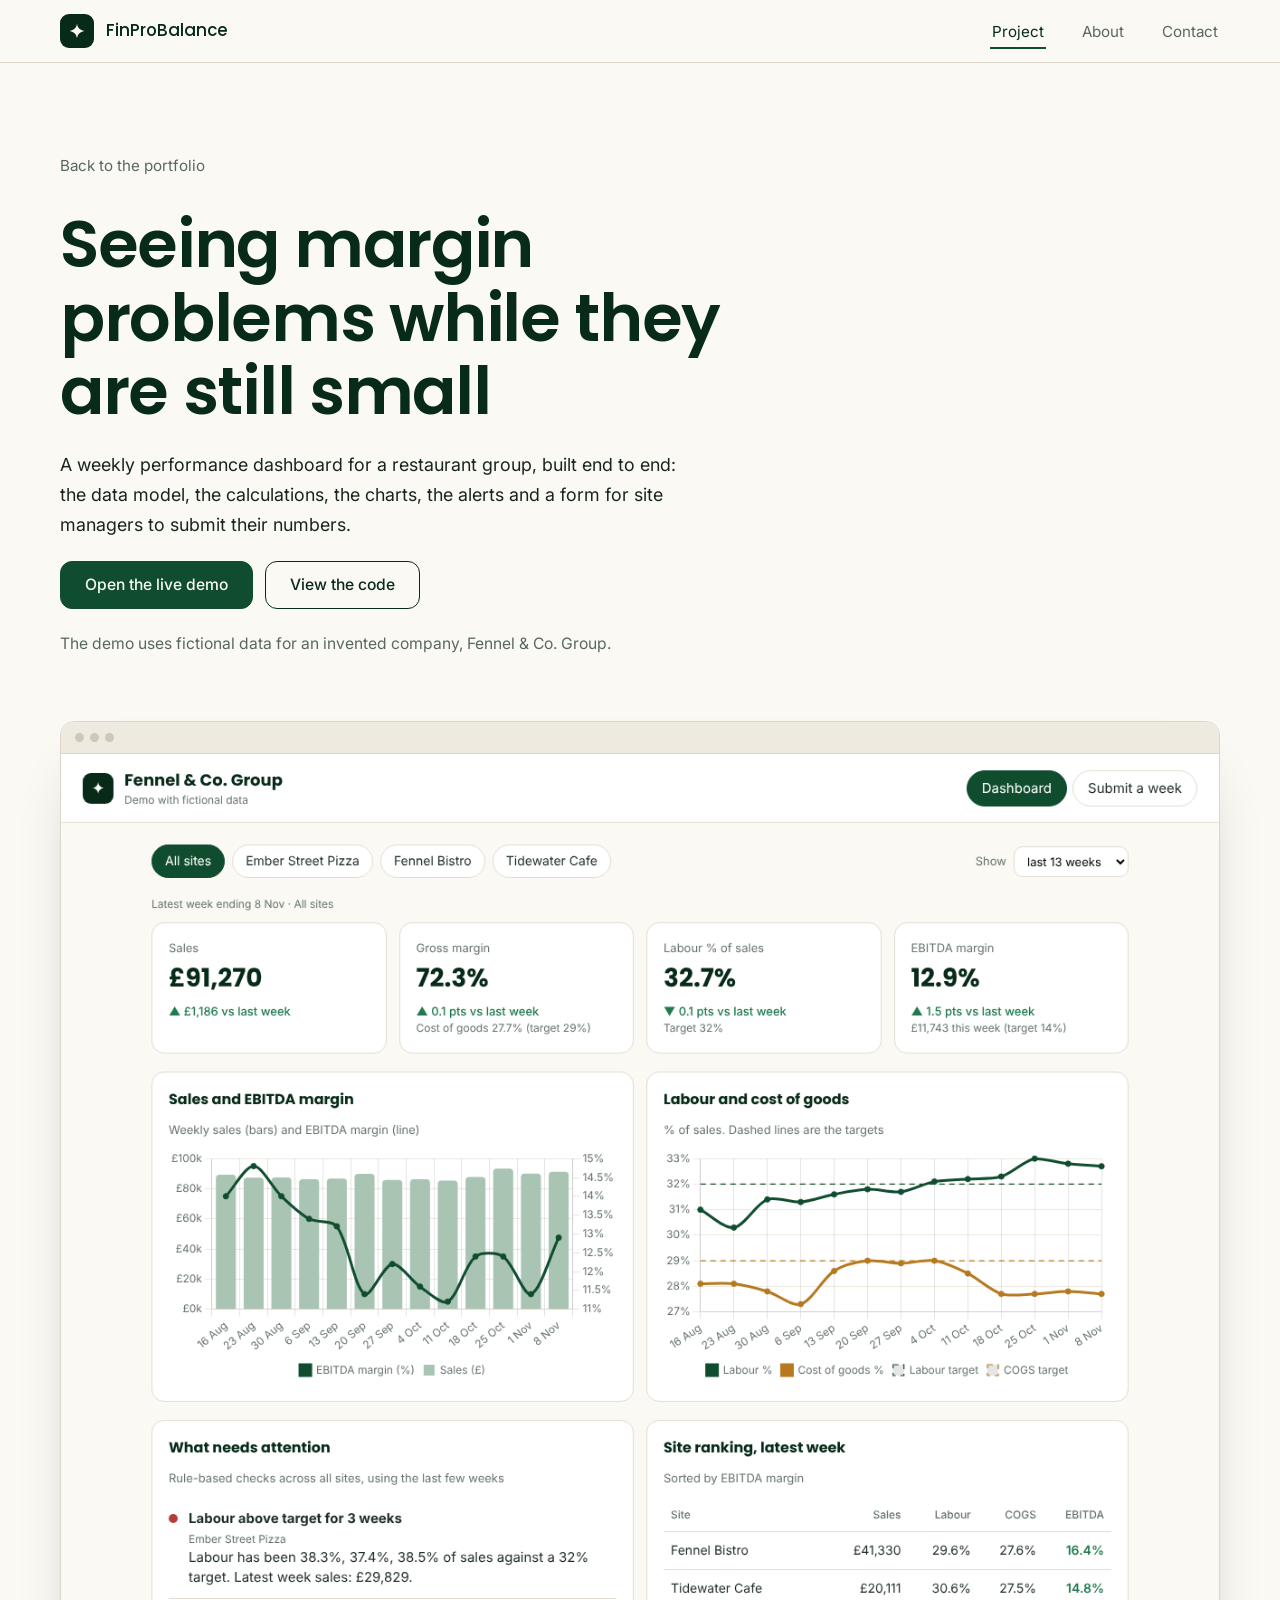
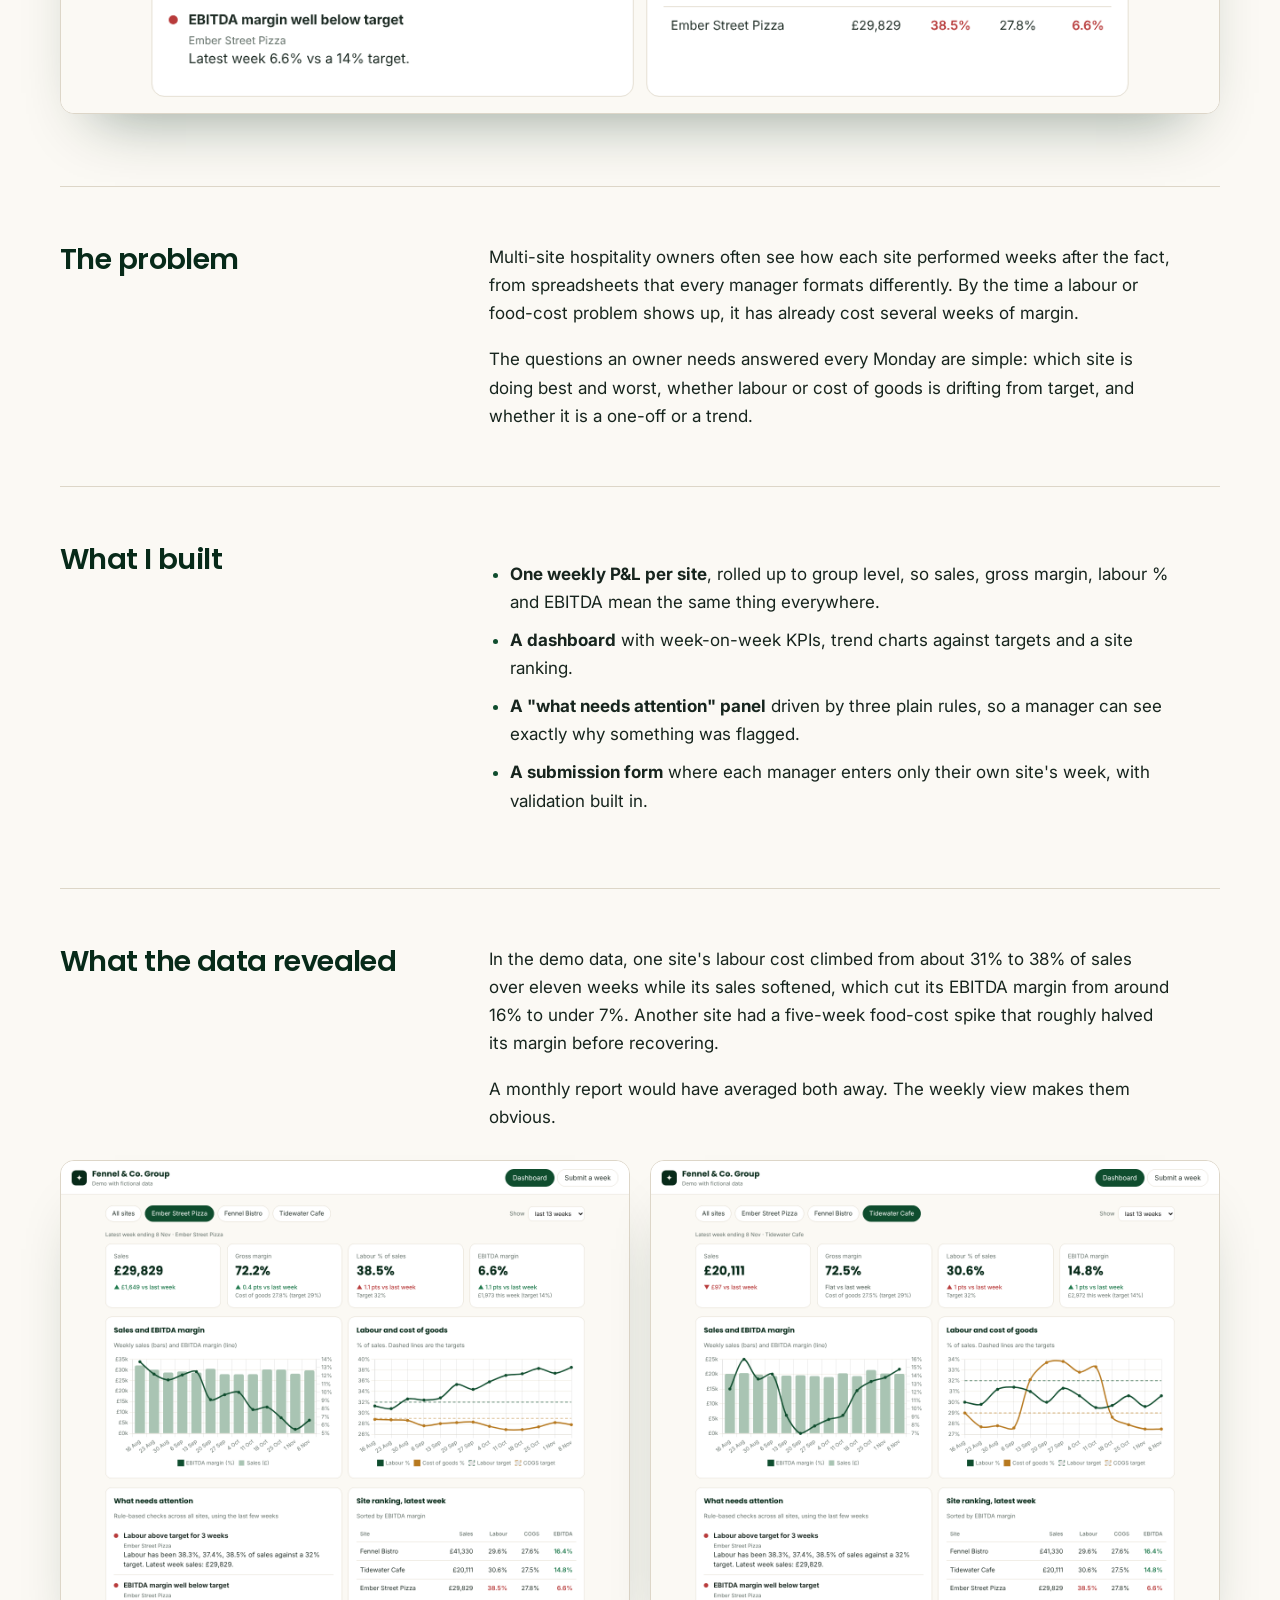
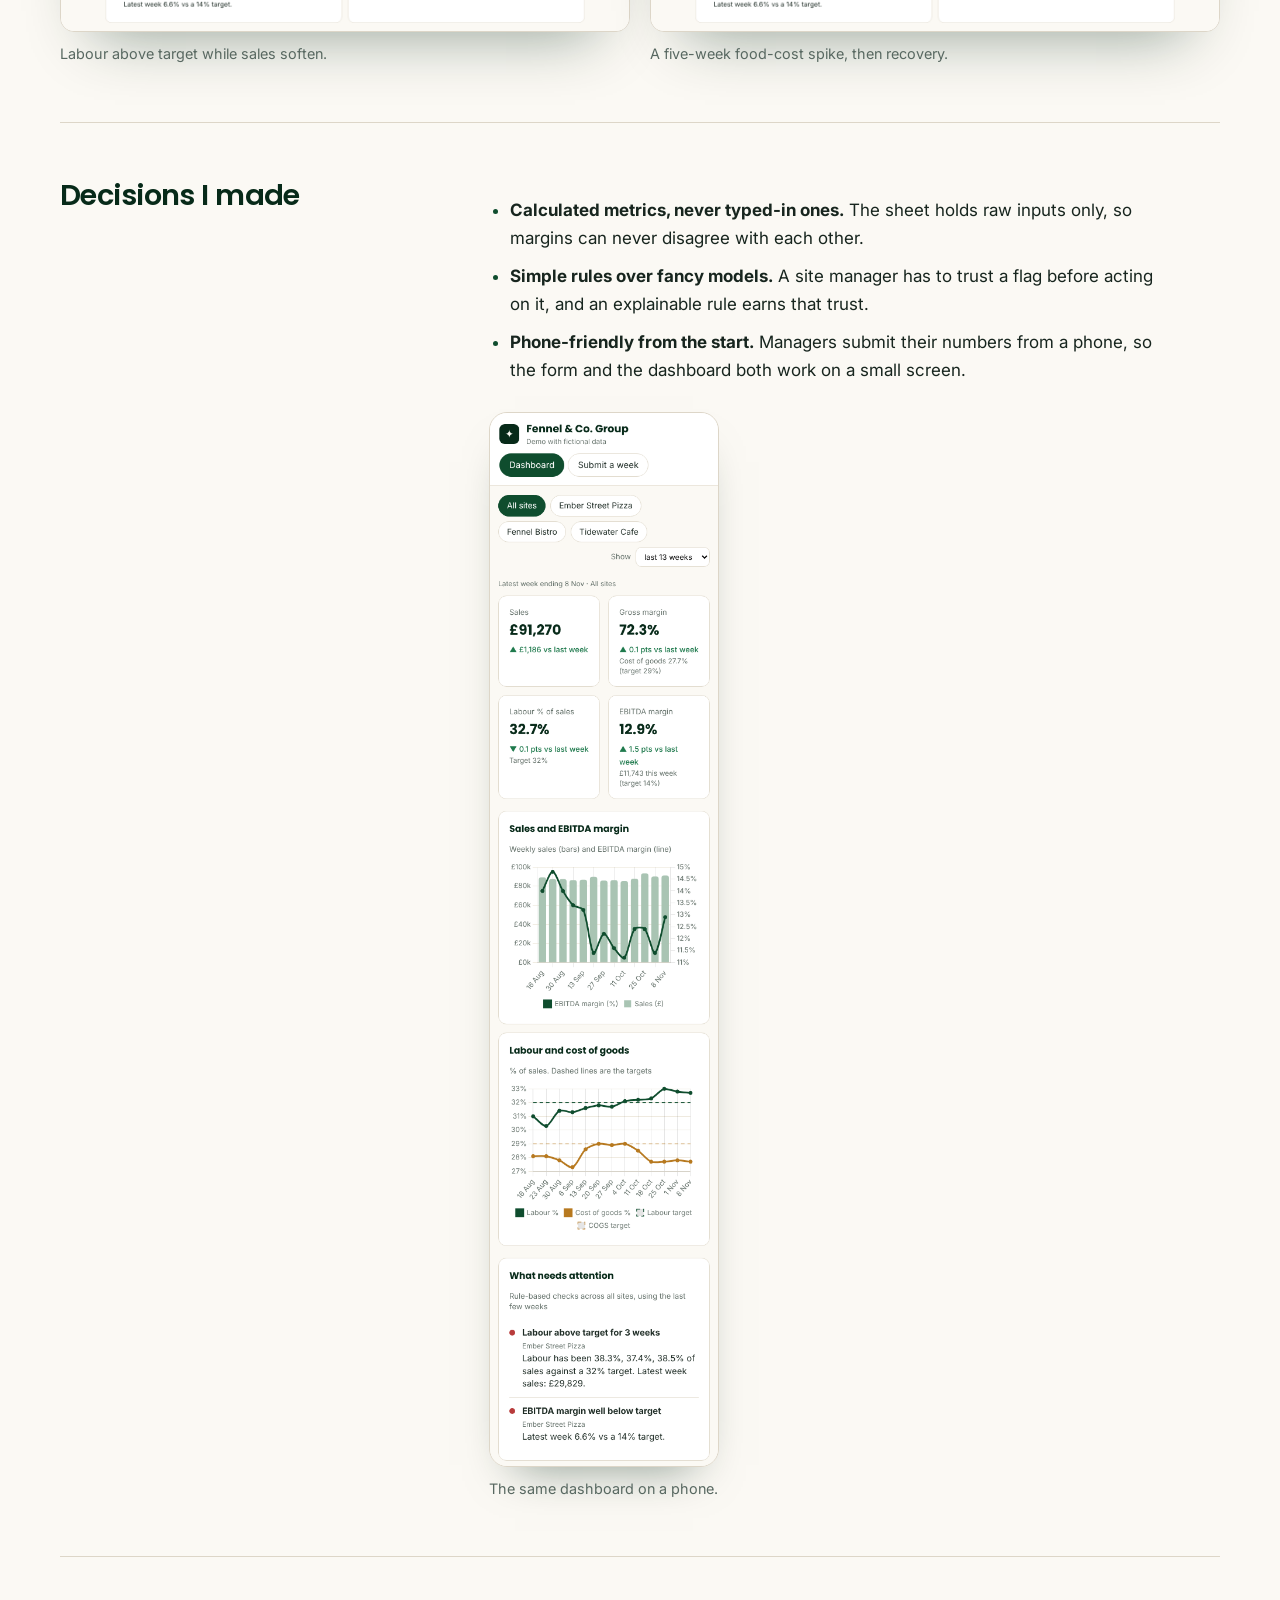
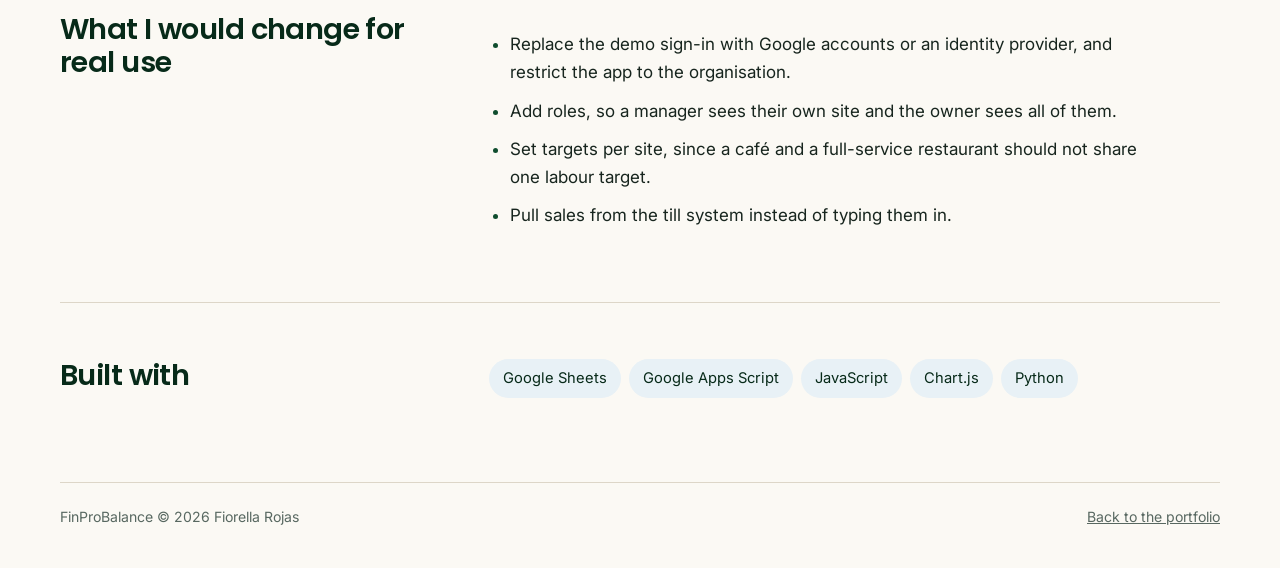
==== project-pnl-dashboard.html @ c5aebb42 "Add files via upload" ====
<!DOCTYPE html>
<html lang="en">
<head>
  <meta charset="utf-8">
  <meta name="viewport" content="width=device-width, initial-scale=1">
  <title>Weekly P&amp;L dashboard for multi-site restaurants | FinProBalance</title>
  <meta name="description" content="Case study: an end-to-end weekly performance dashboard for a restaurant group, with KPIs, rule-based alerts and a manager submission form. Built with Google Sheets and Apps Script.">
  <meta property="og:title" content="Weekly P&L dashboard for multi-site restaurants">
  <meta property="og:description" content="Seeing margin problems while they are still small. Live demo and open code.">
  <meta property="og:type" content="article">
  <meta property="og:image" content="assets/overview.png">
  <link rel="icon" href="data:image/svg+xml,%3Csvg xmlns='http://www.w3.org/2000/svg' viewBox='0 0 32 32'%3E%3Crect width='32' height='32' rx='8' fill='%23072a19'/%3E%3Cpath d='M16 5c.9 6.2 4.8 10.1 11 11-6.2.9-10.1 4.8-11 11-.9-6.2-4.8-10.1-11-11 6.2-.9 10.1-4.8 11-11z' fill='%23fbf9f4'/%3E%3C/svg%3E">
  <link rel="preconnect" href="https://fonts.googleapis.com">
  <link rel="preconnect" href="https://fonts.gstatic.com" crossorigin>
  <link href="https://fonts.googleapis.com/css2?family=Inter:wght@400;500&family=Poppins:wght@500;600&display=swap" rel="stylesheet">
  <link rel="stylesheet" href="styles.css">
</head>
<body>
  <a class="skip" href="#main">Skip to content</a>

  <header class="nav">
    <div class="wrap nav-inner">
      <a class="brand" href="index.html">
        <span class="brand-mark" aria-hidden="true"><svg viewBox="0 0 32 32"><path d="M16 3c1 7 5 11 13 13-8 2-12 6-13 13-1-7-5-11-13-13 8-2 12-6 13-13z"/></svg></span>
        FinProBalance
      </a>
      <nav aria-label="Main">
        <ul>
          <li><a href="index.html#project" aria-current="page">Project</a></li>
          <li><a href="index.html#about">About</a></li>
          <li><a href="index.html#contact">Contact</a></li>
        </ul>
      </nav>
    </div>
  </header>

  <main id="main">
    <section class="cs-hero">
      <div class="wrap">
        <a class="back" href="index.html">Back to the portfolio</a>
        <h1>Seeing margin problems while they are still small</h1>
        <p class="lede">A weekly performance dashboard for a restaurant group, built end to end: the data model, the calculations, the charts, the alerts and a form for site managers to submit their numbers.</p>
        <div class="actions">
          <a class="btn" href="https://script.google.com/macros/s/AKfycbyMzc75dI4BYynJJ15PxKmyhxITidL7y9AXTfSFqJVM9LGJr3X8PoR0-Zb_wiZFMH_8AQ/exec" target="_blank" rel="noopener">Open the live demo</a>
          <a class="btn ghost" href="https://github.com/FiorellaEmperatriz/restaurant-pnl-dashboard" target="_blank" rel="noopener">View the code</a>
        </div>
        <p class="who">The demo uses fictional data for an invented company, Fennel &amp; Co. Group.</p>
      </div>
    </section>

    <div class="wrap">
      <figure class="cs-shot">
        <div class="frame">
          <div class="frame-bar" aria-hidden="true"><i></i><i></i><i></i></div>
          <img src="assets/overview.png" width="1280" height="1060" alt="The dashboard overview for all three sites: sales, gross margin, labour and EBITDA, with trend charts and a ranking.">
        </div>
      </figure>

      <section class="cs-section" aria-labelledby="problem">
        <div class="cs-grid">
          <h2 id="problem">The problem</h2>
          <div class="cs-body">
            <p>Multi-site hospitality owners often see how each site performed weeks after the fact, from spreadsheets that every manager formats differently. By the time a labour or food-cost problem shows up, it has already cost several weeks of margin.</p>
            <p>The questions an owner needs answered every Monday are simple: which site is doing best and worst, whether labour or cost of goods is drifting from target, and whether it is a one-off or a trend.</p>
          </div>
        </div>
      </section>

      <section class="cs-section" aria-labelledby="built">
        <div class="cs-grid">
          <h2 id="built">What I built</h2>
          <div class="cs-body">
            <ul>
              <li><strong>One weekly P&amp;L per site</strong>, rolled up to group level, so sales, gross margin, labour % and EBITDA mean the same thing everywhere.</li>
              <li><strong>A dashboard</strong> with week-on-week KPIs, trend charts against targets and a site ranking.</li>
              <li><strong>A "what needs attention" panel</strong> driven by three plain rules, so a manager can see exactly why something was flagged.</li>
              <li><strong>A submission form</strong> where each manager enters only their own site's week, with validation built in.</li>
            </ul>
          </div>
        </div>
      </section>

      <section class="cs-section" aria-labelledby="found">
        <div class="cs-grid">
          <h2 id="found">What the data revealed</h2>
          <div class="cs-body">
            <p>In the demo data, one site's labour cost climbed from about 31% to 38% of sales over eleven weeks while its sales softened, which cut its EBITDA margin from around 16% to under 7%. Another site had a five-week food-cost spike that roughly halved its margin before recovering.</p>
            <p>A monthly report would have averaged both away. The weekly view makes them obvious.</p>
          </div>
        </div>
        <div class="pair">
          <figure>
            <div class="frame"><img src="assets/ember-street.png" width="1280" height="1060" loading="lazy" alt="Labour cost rising above target at one site."></div>
            <figcaption>Labour above target while sales soften.</figcaption>
          </figure>
          <figure>
            <div class="frame"><img src="assets/tidewater.png" width="1280" height="1060" loading="lazy" alt="A five-week spike in cost of goods at another site."></div>
            <figcaption>A five-week food-cost spike, then recovery.</figcaption>
          </figure>
        </div>
      </section>

      <section class="cs-section" aria-labelledby="decisions">
        <div class="cs-grid">
          <h2 id="decisions">Decisions I made</h2>
          <div class="cs-body">
            <ul>
              <li><strong>Calculated metrics, never typed-in ones.</strong> The sheet holds raw inputs only, so margins can never disagree with each other.</li>
              <li><strong>Simple rules over fancy models.</strong> A site manager has to trust a flag before acting on it, and an explainable rule earns that trust.</li>
              <li><strong>Phone-friendly from the start.</strong> Managers submit their numbers from a phone, so the form and the dashboard both work on a small screen.</li>
            </ul>
            <figure class="phone-shot">
              <img src="assets/mobile.png" width="390" height="1800" loading="lazy" alt="The dashboard on a phone screen.">
              <figcaption>The same dashboard on a phone.</figcaption>
            </figure>
          </div>
        </div>
      </section>

      <section class="cs-section" aria-labelledby="limits">
        <div class="cs-grid">
          <h2 id="limits">What I would change for real use</h2>
          <div class="cs-body">
            <ul>
              <li>Replace the demo sign-in with Google accounts or an identity provider, and restrict the app to the organisation.</li>
              <li>Add roles, so a manager sees their own site and the owner sees all of them.</li>
              <li>Set targets per site, since a café and a full-service restaurant should not share one labour target.</li>
              <li>Pull sales from the till system instead of typing them in.</li>
            </ul>
          </div>
        </div>
      </section>

      <section class="cs-section" aria-labelledby="stack">
        <div class="cs-grid">
          <h2 id="stack">Built with</h2>
          <div class="cs-body">
            <ul class="chips">
              <li>Google Sheets</li>
              <li>Google Apps Script</li>
              <li>JavaScript</li>
              <li>Chart.js</li>
              <li>Python</li>
            </ul>
          </div>
        </div>
      </section>
    </div>
  </main>

  <footer class="foot">
    <div class="wrap foot-inner">
      <span>FinProBalance &copy; 2026 Fiorella Rojas</span>
      <a href="index.html">Back to the portfolio</a>
    </div>
  </footer>
</body>
</html>
---- styles.css ----
/* FinProBalance portfolio. Palette and type follow the brand: forest green, cream, Poppins + Inter. */

:root {
  --forest: #0f4d2e;
  --forest-deep: #072a19;
  --cream: #fbf9f4;
  --sand: #efeae0;
  --mist: #e8f1f6;
  --ink: #17251e;
  --muted: #586861;
  --rule: #ddd6c8;
  --rule-on-dark: rgba(251, 249, 244, 0.22);
  --flag: #b83b3b;
  --measure: 62ch;
  --gutter: clamp(20px, 5vw, 56px);
}

* { box-sizing: border-box; }
html { scroll-behavior: smooth; }

body {
  margin: 0;
  background: var(--cream);
  color: var(--ink);
  font-family: 'Inter', system-ui, -apple-system, 'Segoe UI', sans-serif;
  font-size: 17px;
  line-height: 1.65;
  -webkit-font-smoothing: antialiased;
}

img { max-width: 100%; height: auto; display: block; }
a { color: inherit; }

h1, h2, h3 {
  font-family: 'Poppins', 'Inter', sans-serif;
  font-weight: 600;
  color: var(--forest-deep);
  line-height: 1.12;
  letter-spacing: -0.02em;
  margin: 0;
}
h1 { font-size: clamp(2.4rem, 5.4vw, 4.1rem); }
h2 { font-size: clamp(1.7rem, 3.2vw, 2.5rem); }
h3 { font-size: 1.2rem; letter-spacing: -0.01em; }
p { margin: 0; }

:focus-visible { outline: 3px solid var(--forest); outline-offset: 3px; border-radius: 4px; }
.on-dark :focus-visible { outline-color: var(--cream); }

.skip {
  position: absolute; left: -999px; top: 8px;
  background: var(--forest); color: var(--cream); padding: 10px 16px; border-radius: 8px; z-index: 50;
}
.skip:focus { left: 8px; }

.wrap { width: min(1160px, 100% - 2 * var(--gutter)); margin-inline: auto; }

/* ------------------------------------------------------------- nav -- */
.nav {
  position: sticky; top: 0; z-index: 20;
  background: rgba(251, 249, 244, 0.92);
  backdrop-filter: blur(10px);
  border-bottom: 1px solid var(--rule);
}
.nav-inner { display: flex; align-items: center; justify-content: space-between; gap: 16px; padding: 14px 0; }
.brand { display: flex; align-items: center; gap: 12px; text-decoration: none; font-family: 'Poppins', sans-serif; font-weight: 500; font-size: 1.05rem; color: var(--forest-deep); }
.brand-mark { width: 34px; height: 34px; border-radius: 9px; background: var(--forest-deep); display: grid; place-items: center; }
.brand-mark svg { width: 18px; height: 18px; fill: var(--cream); }
.nav ul { list-style: none; display: flex; gap: clamp(14px, 3vw, 34px); margin: 0; padding: 0; }
.nav ul a { text-decoration: none; font-size: 0.95rem; color: var(--muted); padding: 6px 2px; border-bottom: 2px solid transparent; transition: color .15s, border-color .15s; }
.nav ul a:hover, .nav ul a[aria-current="page"] { color: var(--forest-deep); border-color: var(--forest); }

/* --------------------------------------------------------- buttons -- */
.btn {
  display: inline-block; text-decoration: none; cursor: pointer;
  font: 500 0.98rem/1 'Inter', sans-serif;
  padding: 15px 24px; border-radius: 12px;
  background: var(--forest); color: var(--cream);
  border: 1.5px solid var(--forest);
  transition: background .15s, color .15s, border-color .15s;
}
.btn:hover { background: var(--forest-deep); border-color: var(--forest-deep); }
.btn.ghost { background: transparent; color: var(--forest-deep); border-color: var(--forest-deep); }
.btn.ghost:hover { background: var(--forest-deep); color: var(--cream); }
.on-dark .btn { background: var(--cream); color: var(--forest-deep); border-color: var(--cream); }
.on-dark .btn:hover { background: var(--mist); border-color: var(--mist); }
.on-dark .btn.ghost { background: transparent; color: var(--cream); border-color: var(--cream); }
.on-dark .btn.ghost:hover { background: var(--cream); color: var(--forest-deep); }
.actions { display: flex; flex-wrap: wrap; gap: 12px; }

/* ----------------------------------------------------- browser frame -- */
.frame {
  background: #fff; border: 1px solid var(--rule); border-radius: 14px; overflow: hidden;
  box-shadow: 0 34px 60px -34px rgba(7, 42, 25, 0.45);
}
.frame-bar { display: flex; gap: 6px; padding: 11px 14px; background: var(--sand); border-bottom: 1px solid var(--rule); }
.frame-bar i { width: 9px; height: 9px; border-radius: 50%; background: #cfc8b8; display: block; }

/* ------------------------------------------------------------ hero -- */
.hero { padding: clamp(40px, 7vw, 96px) 0 clamp(56px, 8vw, 110px); }
.hero-grid { display: grid; grid-template-columns: minmax(0, 5fr) minmax(0, 7fr); gap: clamp(32px, 5vw, 72px); align-items: center; }
.hero-text > * + * { margin-top: 24px; }
.who { color: var(--muted); font-size: 0.98rem; }
.lede { font-size: 1.12rem; color: var(--ink); max-width: 46ch; }
.hero-shot { position: relative; margin: 0; }
.flag {
  position: absolute; left: -6%; bottom: -17%;
  width: min(300px, 78%);
  background: var(--cream); border: 1px solid var(--rule); border-left: 5px solid var(--flag);
  border-radius: 10px; padding: 14px 16px;
  box-shadow: 0 22px 40px -22px rgba(7, 42, 25, 0.5);
  font-size: 0.9rem; line-height: 1.45;
  animation: flag-in .7s .5s cubic-bezier(.2, .7, .2, 1) both;
}
.flag b { display: block; font-family: 'Poppins', sans-serif; font-weight: 600; color: var(--forest-deep); font-size: 0.95rem; margin-bottom: 2px; }
@keyframes flag-in { from { opacity: 0; transform: translateY(14px); } to { opacity: 1; transform: none; } }

/* ---------------------------------------------------- featured band -- */
.band { background: var(--forest-deep); color: var(--cream); padding: clamp(56px, 8vw, 110px) 0; }
.band h2, .band h3 { color: var(--cream); }
.band-grid { display: grid; grid-template-columns: minmax(0, 5fr) minmax(0, 6fr); gap: clamp(32px, 5vw, 72px); align-items: start; }
.band-text > * + * { margin-top: 24px; }
.band-text p { color: rgba(251, 249, 244, 0.86); max-width: 52ch; }
.stat { font-family: 'Poppins', sans-serif; font-weight: 600; font-size: clamp(2.6rem, 6.4vw, 4.6rem); line-height: 1; letter-spacing: -0.04em; color: var(--cream); white-space: nowrap; }
.stat-note { border-top: 1px solid var(--rule-on-dark); padding-top: 14px; margin-top: 18px; font-size: 0.95rem; }
.band-shots .frame { border-color: transparent; }
.band .btn { padding: 14px 20px; }
.fine { font-size: 0.88rem; color: rgba(251, 249, 244, 0.7); }

/* --------------------------------------------------------- sections -- */
.section { padding: clamp(56px, 8vw, 104px) 0; }
.section-head { max-width: var(--measure); margin-bottom: clamp(28px, 4vw, 48px); }
.section-head p { margin-top: 14px; color: var(--muted); }

.rows { list-style: none; margin: 0; padding: 0; border-top: 1px solid var(--rule); }
.rows li { display: grid; grid-template-columns: minmax(0, 4fr) minmax(0, 7fr); gap: clamp(12px, 4vw, 48px); padding: 24px 0; border-bottom: 1px solid var(--rule); align-items: baseline; }
.rows h3 { font-size: 1.15rem; }
.rows p { color: var(--muted); max-width: 58ch; }
.rows .tag { display: inline-block; margin-top: 6px; font-size: 0.85rem; color: var(--forest); font-weight: 500; }

.about-grid { display: grid; grid-template-columns: minmax(0, 6fr) minmax(0, 5fr); gap: clamp(32px, 6vw, 88px); align-items: start; }
.prose > * + * { margin-top: 1.1em; }
.prose { max-width: var(--measure); }
.about-aside { background: var(--mist); border-radius: 18px; padding: clamp(22px, 3vw, 34px); }
.about-aside h3 { margin-bottom: 14px; }
.about-aside ul { list-style: none; margin: 0; padding: 0; }
.about-aside li { padding: 12px 0; border-top: 1px solid rgba(15, 77, 46, 0.18); font-size: 0.98rem; }
.about-aside li:first-child { border-top: 0; padding-top: 0; }

.contact { background: var(--sand); }
.contact-inner { display: grid; grid-template-columns: minmax(0, 7fr) minmax(0, 5fr); gap: 32px; align-items: end; }
.contact p { color: var(--muted); margin-top: 14px; max-width: 48ch; }
.contact .actions { justify-content: flex-start; }

.foot { padding: 28px 0 40px; font-size: 0.88rem; color: var(--muted); }
.foot-inner { display: flex; flex-wrap: wrap; justify-content: space-between; gap: 8px 24px; border-top: 1px solid var(--rule); padding-top: 22px; }

/* ----------------------------------------------------- case study page -- */
.cs-hero { padding: clamp(40px, 7vw, 88px) 0 clamp(36px, 5vw, 64px); }
.cs-hero .wrap > * + * { margin-top: 22px; }
.cs-hero h1 { max-width: 18ch; }
.cs-hero .lede { max-width: 56ch; }
.back { display: inline-block; font-size: 0.95rem; color: var(--muted); text-decoration: none; margin-bottom: 8px; }
.back:hover { color: var(--forest-deep); text-decoration: underline; }
.cs-shot { margin: 0 0 clamp(40px, 6vw, 72px); }
.cs-section { padding: clamp(32px, 5vw, 56px) 0; border-top: 1px solid var(--rule); }
.cs-grid { display: grid; grid-template-columns: minmax(0, 4fr) minmax(0, 8fr); gap: clamp(16px, 5vw, 64px); }
.cs-grid > h2 { font-size: clamp(1.4rem, 2.4vw, 1.8rem); }
.cs-body > * + * { margin-top: 1.1em; }
.cs-body { max-width: var(--measure); }
.cs-body ul { padding-left: 1.2em; }
.cs-body li + li { margin-top: 0.6em; }
.cs-body li::marker { color: var(--forest); }
.pair { display: grid; grid-template-columns: repeat(2, minmax(0, 1fr)); gap: 20px; margin-top: 28px; max-width: none; }
.pair figcaption { font-size: 0.9rem; color: var(--muted); margin-top: 10px; }
.pair figure { margin: 0; }
.phone-shot { margin: 28px 0 0; max-width: 230px; }
.phone-shot img { border-radius: 18px; border: 1px solid var(--rule); box-shadow: 0 24px 44px -26px rgba(7, 42, 25, 0.5); }
.phone-shot figcaption { font-size: 0.9rem; color: var(--muted); margin-top: 10px; }
.chips { display: flex; flex-wrap: wrap; gap: 8px; list-style: none; padding: 0 !important; margin: 0; }
.chips li { background: var(--mist); color: var(--forest-deep); padding: 7px 14px; border-radius: 999px; font-size: 0.92rem; margin: 0 !important; }

/* ----------------------------------------------------------- mobile -- */
@media (max-width: 860px) {
  .hero-grid, .band-grid, .about-grid, .contact-inner, .cs-grid { grid-template-columns: minmax(0, 1fr); }
  .rows li { grid-template-columns: minmax(0, 1fr); gap: 6px; }
  .flag { position: static; width: 100%; margin-top: 14px; }
  .pair { grid-template-columns: minmax(0, 1fr); }
  .flag { margin-top: 14px; }
}

@media (max-width: 480px) {
  .nav-inner { gap: 10px; }
  .brand { font-size: 0.98rem; gap: 9px; }
  .nav ul { gap: 12px; }
  .nav ul a { font-size: 0.88rem; }
}

@media (prefers-reduced-motion: reduce) {
  html { scroll-behavior: auto; }
  .flag { animation: none; }
  .btn, .nav ul a { transition: none; }
}
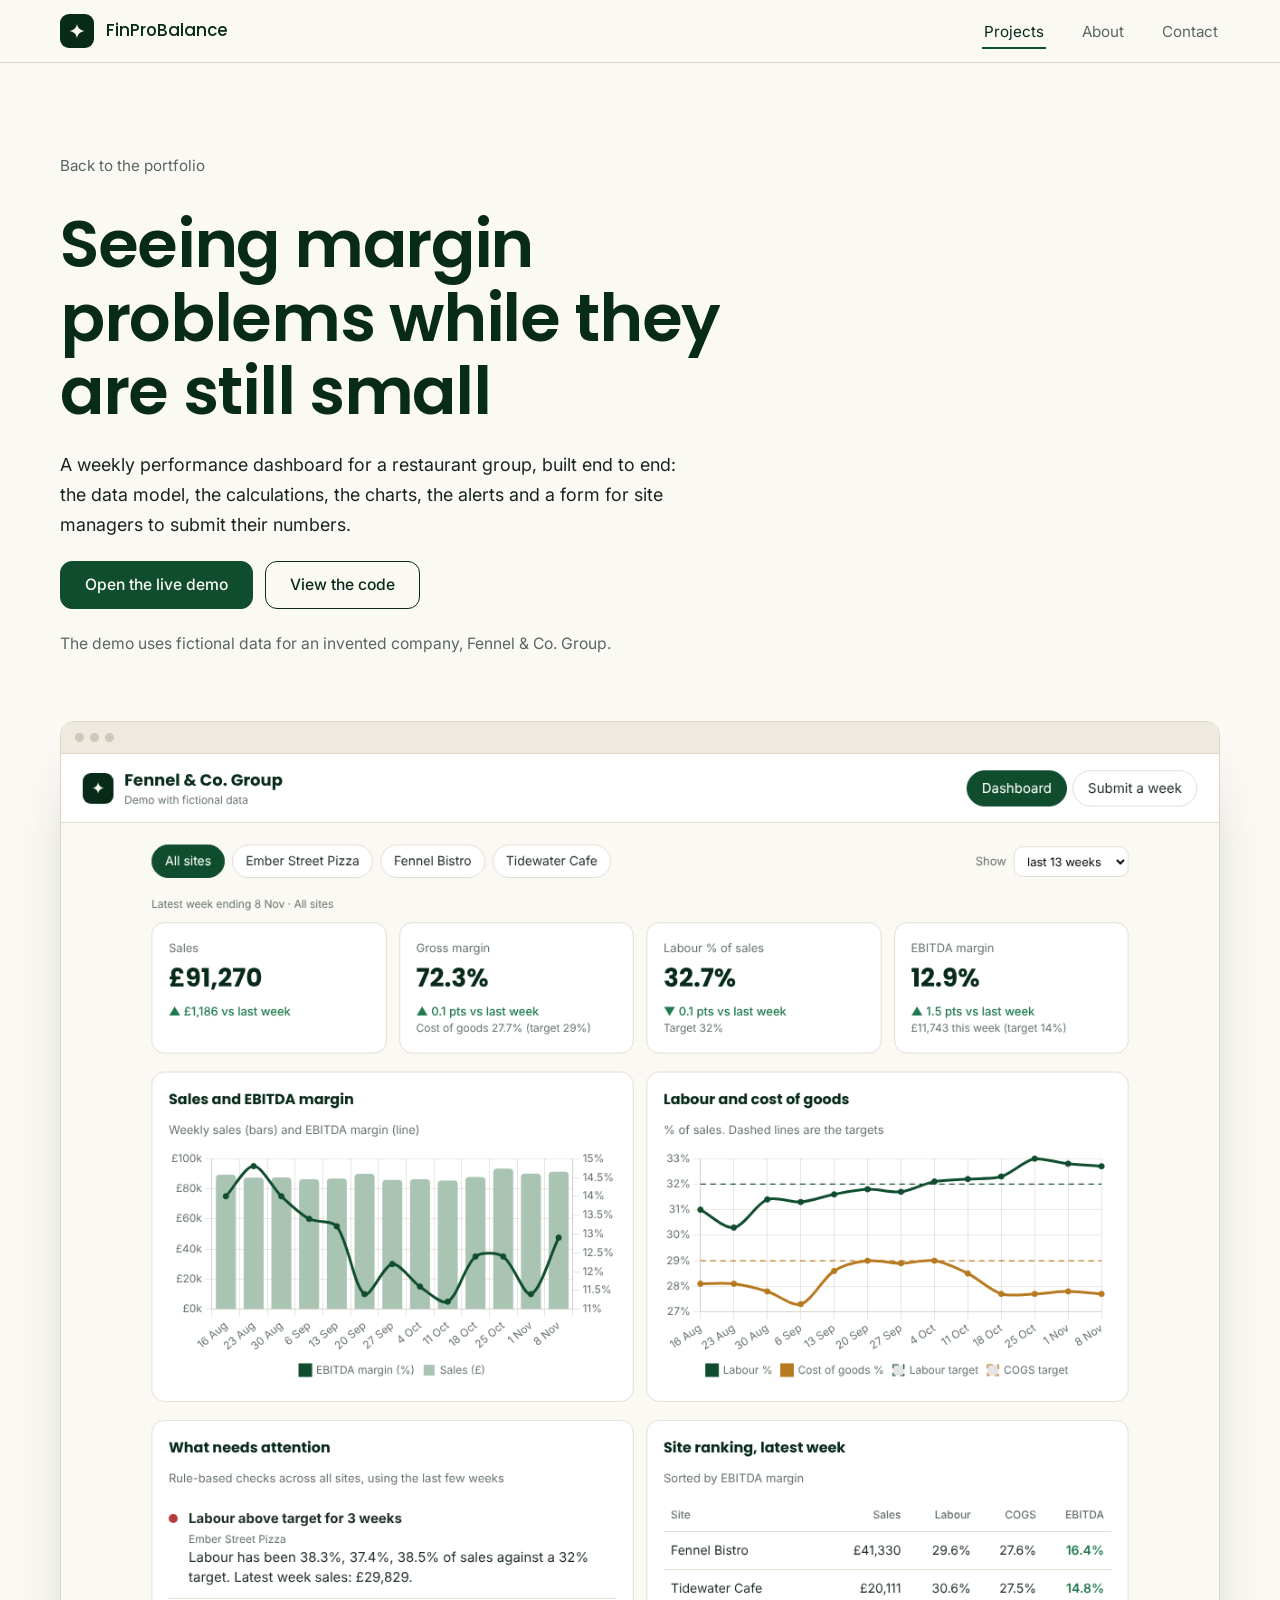
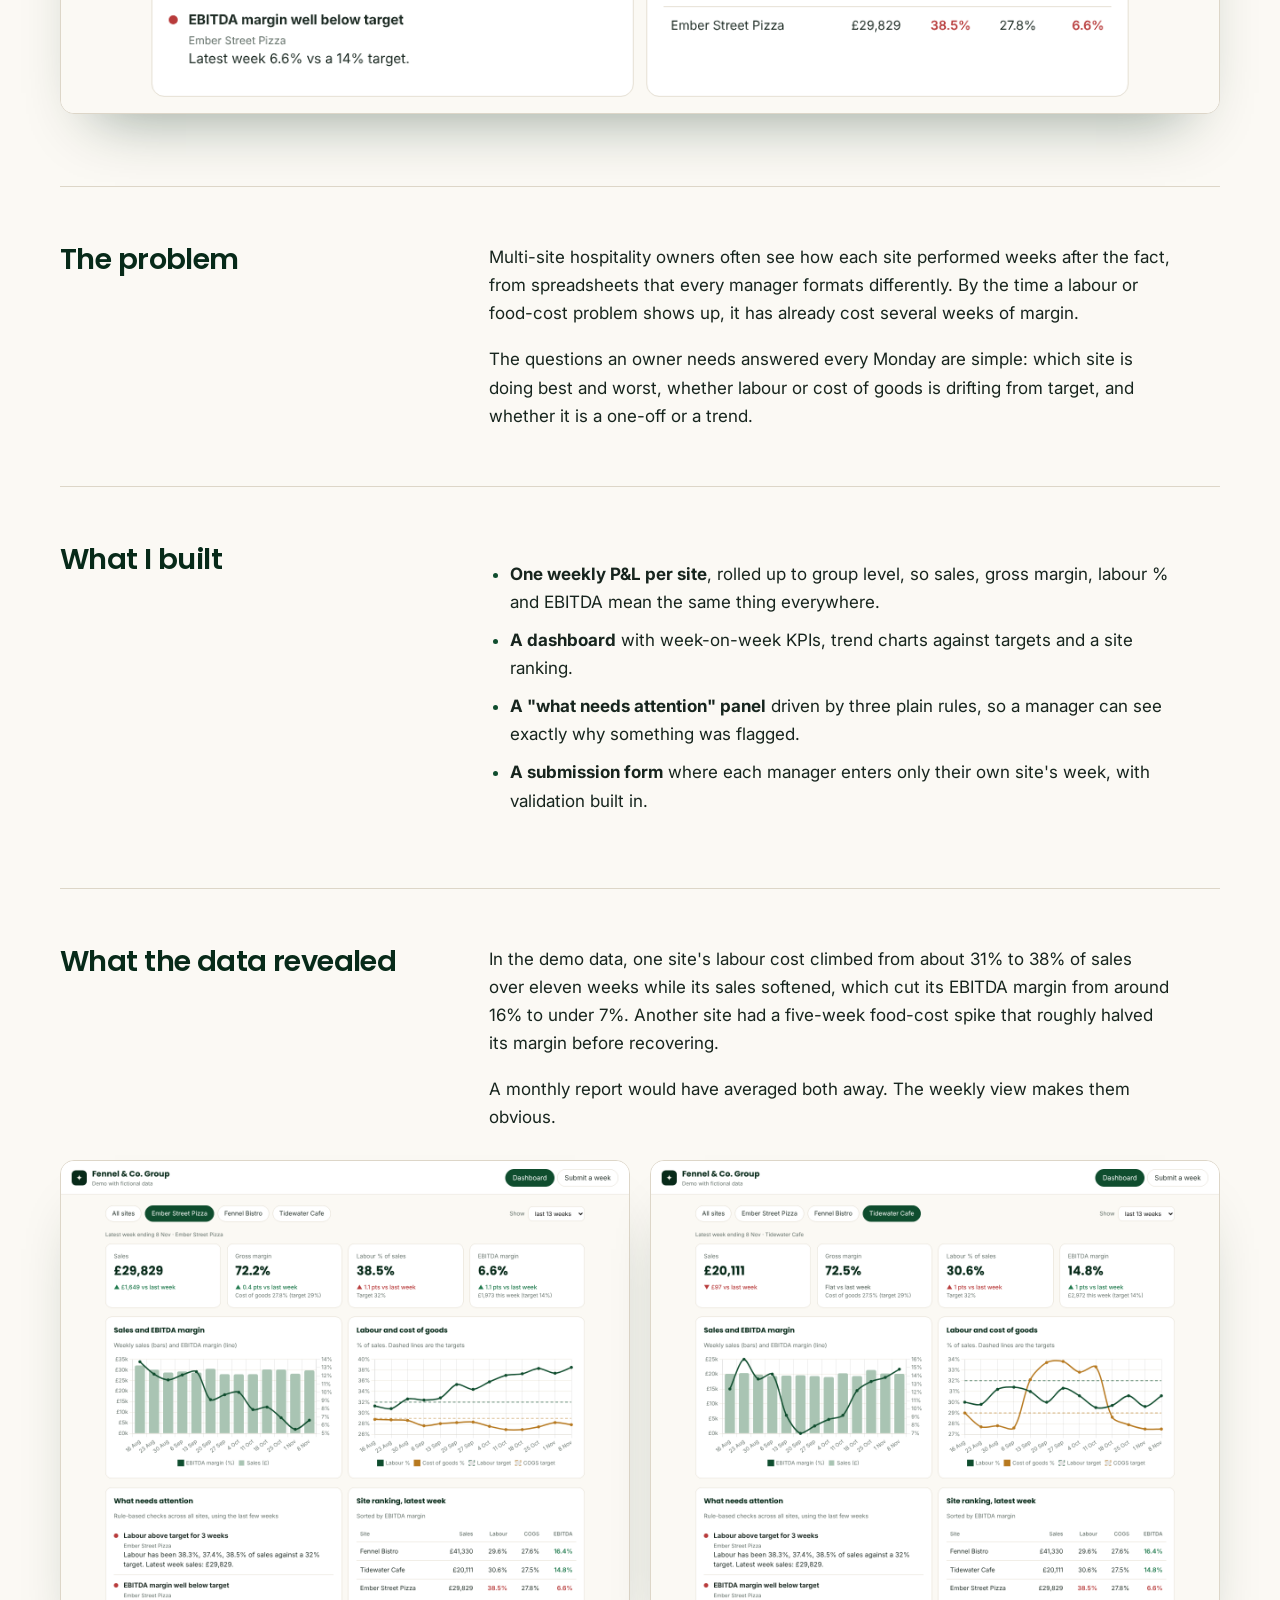
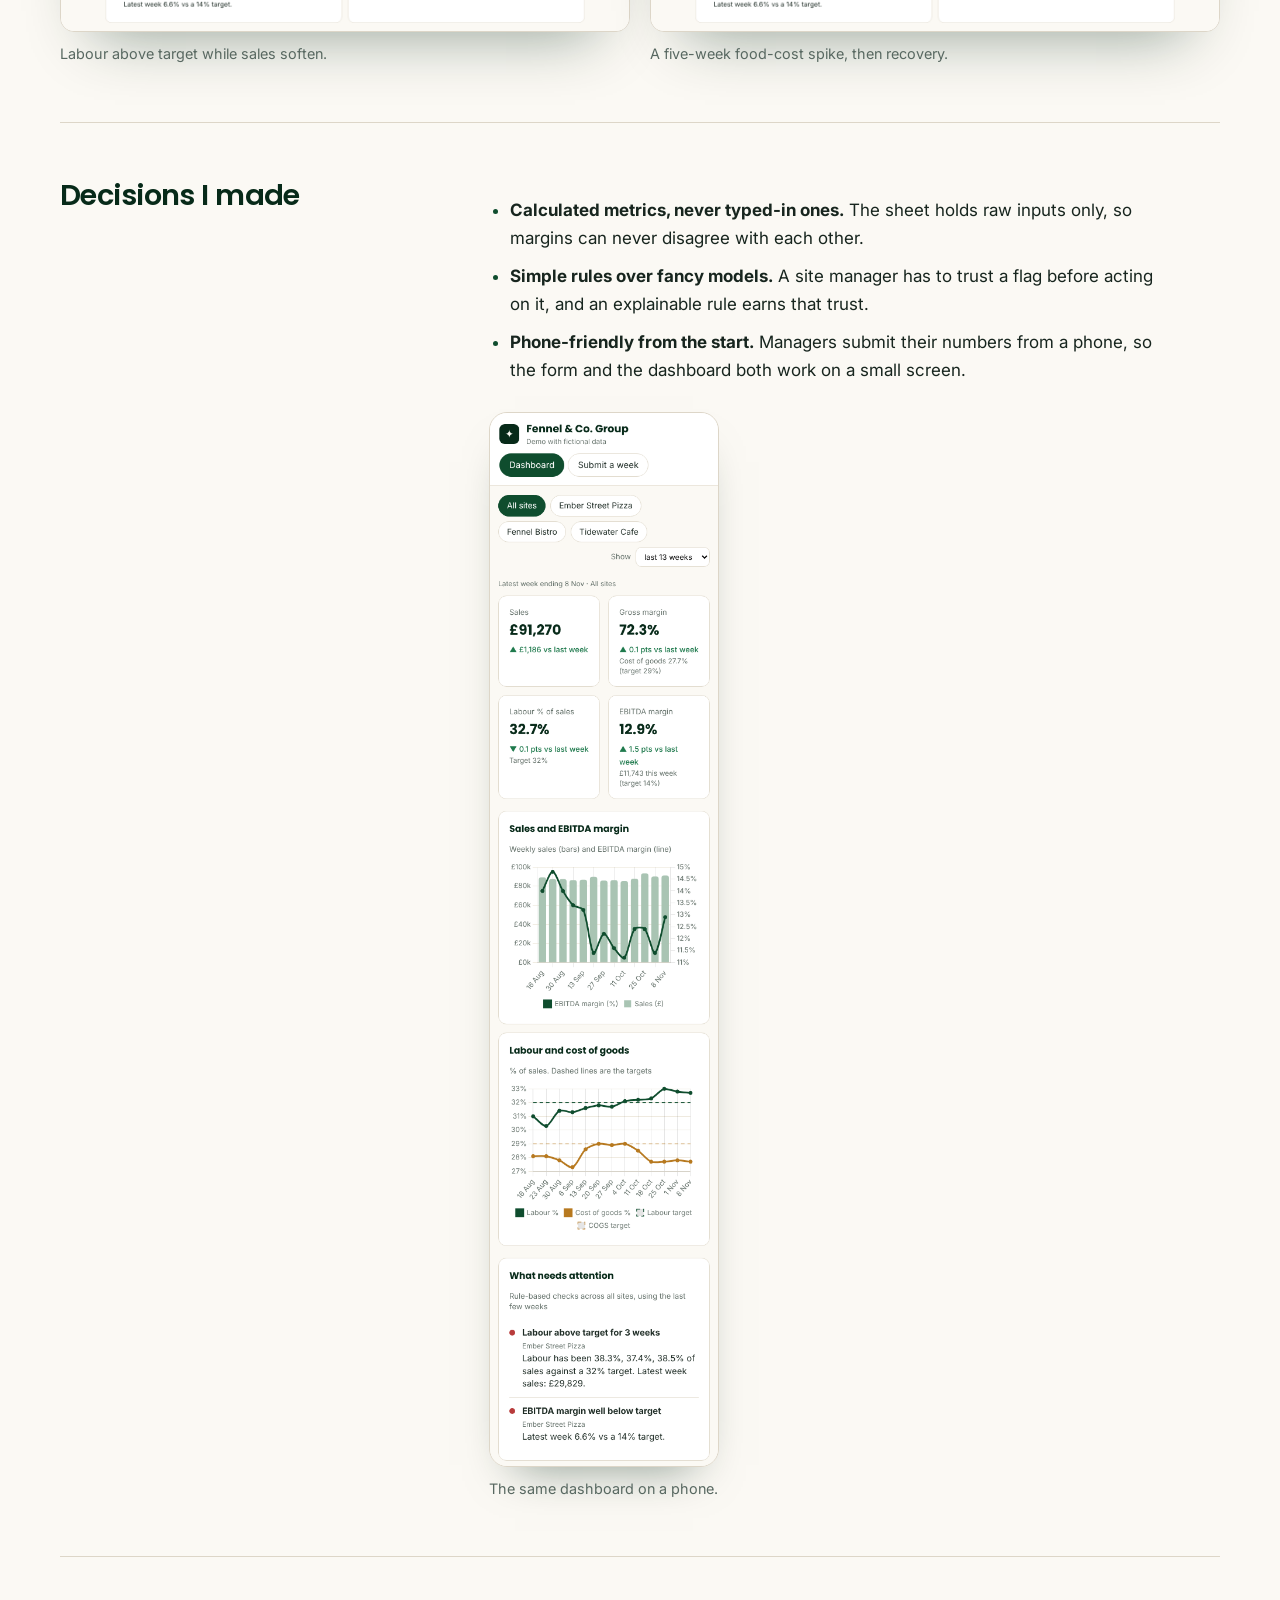
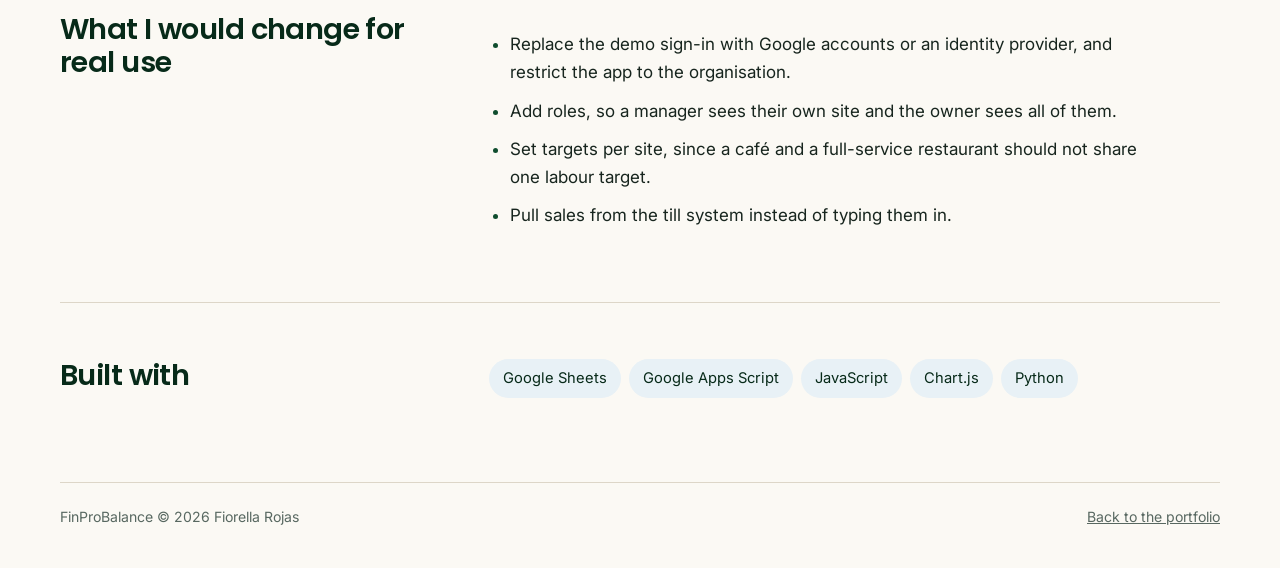
==== commit 0a539e84: "Add files via upload" ====
--- a/project-pnl-dashboard.html
+++ b/project-pnl-dashboard.html
@@ -26,7 +26,7 @@
       </a>
       <nav aria-label="Main">
         <ul>
-          <li><a href="index.html#project" aria-current="page">Project</a></li>
+          <li><a href="index.html#projects" aria-current="page">Projects</a></li>
           <li><a href="index.html#about">About</a></li>
           <li><a href="index.html#contact">Contact</a></li>
         </ul>
--- a/styles.css
+++ b/styles.css
@@ -126,6 +126,25 @@
 .band-shots .frame { border-color: transparent; }
 .band .btn { padding: 14px 20px; }
 .fine { font-size: 0.88rem; color: rgba(251, 249, 244, 0.7); }
+
+/* -------------------------------------------------------- project cards -- */
+.projects { display: grid; grid-template-columns: repeat(2, minmax(0, 1fr)); gap: 24px; }
+.card { border: 1px solid var(--rule); border-radius: 18px; padding: clamp(22px, 3vw, 32px); background: #fff; }
+.card h3 { margin: 6px 0 10px; }
+.card p { color: var(--muted); }
+.card .tags { font-size: 0.88rem; color: var(--forest); font-weight: 500; margin: 0; }
+.card-lead { grid-column: 1 / -1; display: grid; grid-template-columns: minmax(0, 6fr) minmax(0, 5fr); gap: clamp(24px, 4vw, 56px); align-items: center; background: var(--forest-deep); border-color: var(--forest-deep); }
+.card-lead h3 { color: var(--cream); font-size: clamp(1.4rem, 2.6vw, 1.9rem); }
+.card-lead p { color: rgba(251, 249, 244, 0.86); }
+.card-lead .tags { color: #9fd3b5; }
+.card-lead .actions { margin-top: 22px; }
+.card-lead .btn { background: var(--cream); color: var(--forest-deep); border-color: var(--cream); padding: 13px 18px; }
+.card-lead .btn.ghost { background: transparent; color: var(--cream); }
+.card-lead .btn.ghost:hover, .card-lead .btn:hover { background: var(--mist); color: var(--forest-deep); border-color: var(--mist); }
+.card-lead :focus-visible { outline-color: var(--cream); }
+.card-lead .frame { border-color: transparent; }
+.card-soon { background: transparent; border-style: dashed; }
+.fine-dark { font-size: 0.88rem; color: var(--muted); margin-top: 18px; }
 
 /* --------------------------------------------------------- sections -- */
 .section { padding: clamp(56px, 8vw, 104px) 0; }
@@ -182,6 +201,7 @@
 
 /* ----------------------------------------------------------- mobile -- */
 @media (max-width: 860px) {
+  .projects, .card-lead { grid-template-columns: minmax(0, 1fr); }
   .hero-grid, .band-grid, .about-grid, .contact-inner, .cs-grid { grid-template-columns: minmax(0, 1fr); }
   .rows li { grid-template-columns: minmax(0, 1fr); gap: 6px; }
   .flag { position: static; width: 100%; margin-top: 14px; }
@@ -201,3 +221,5 @@
   .flag { animation: none; }
   .btn, .nav ul a { transition: none; }
 }
+
+.portrait { width: 100%; aspect-ratio: 1 / 1; object-fit: cover; border-radius: 14px; margin-bottom: 22px; }
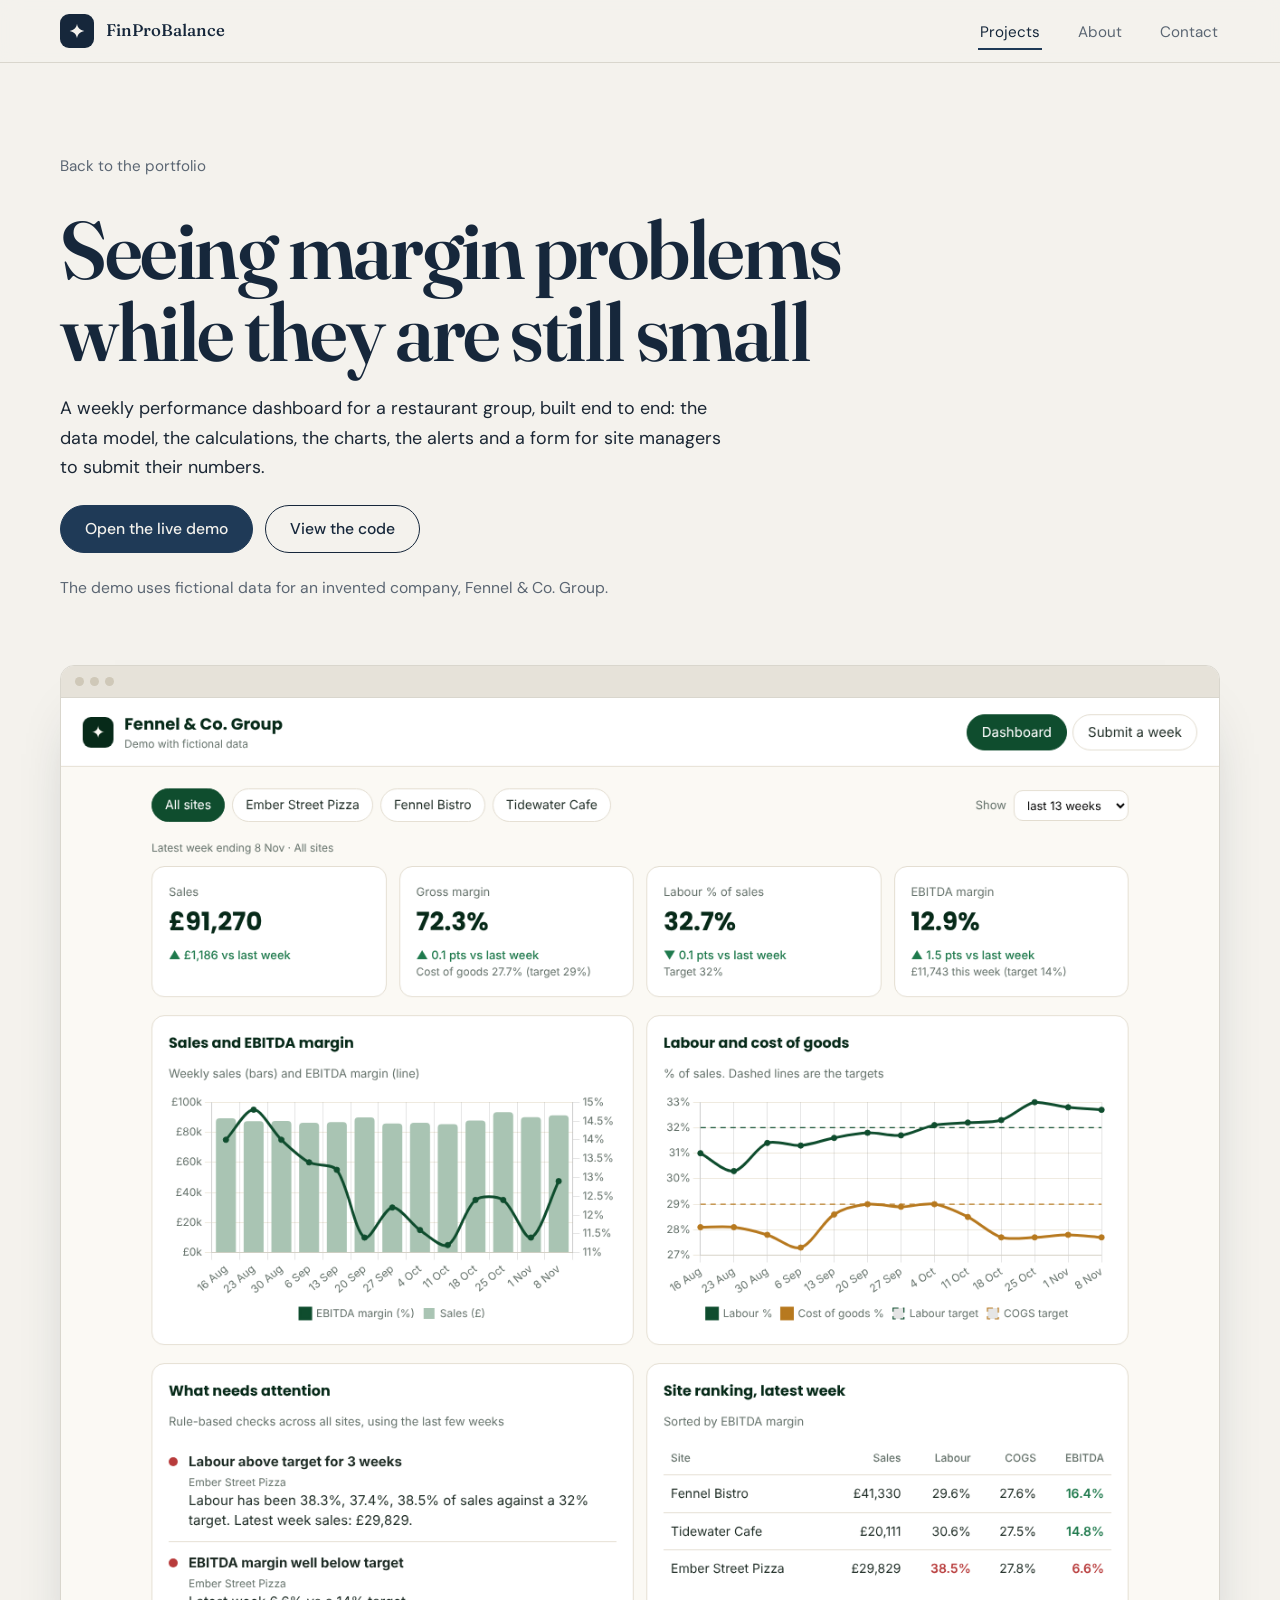
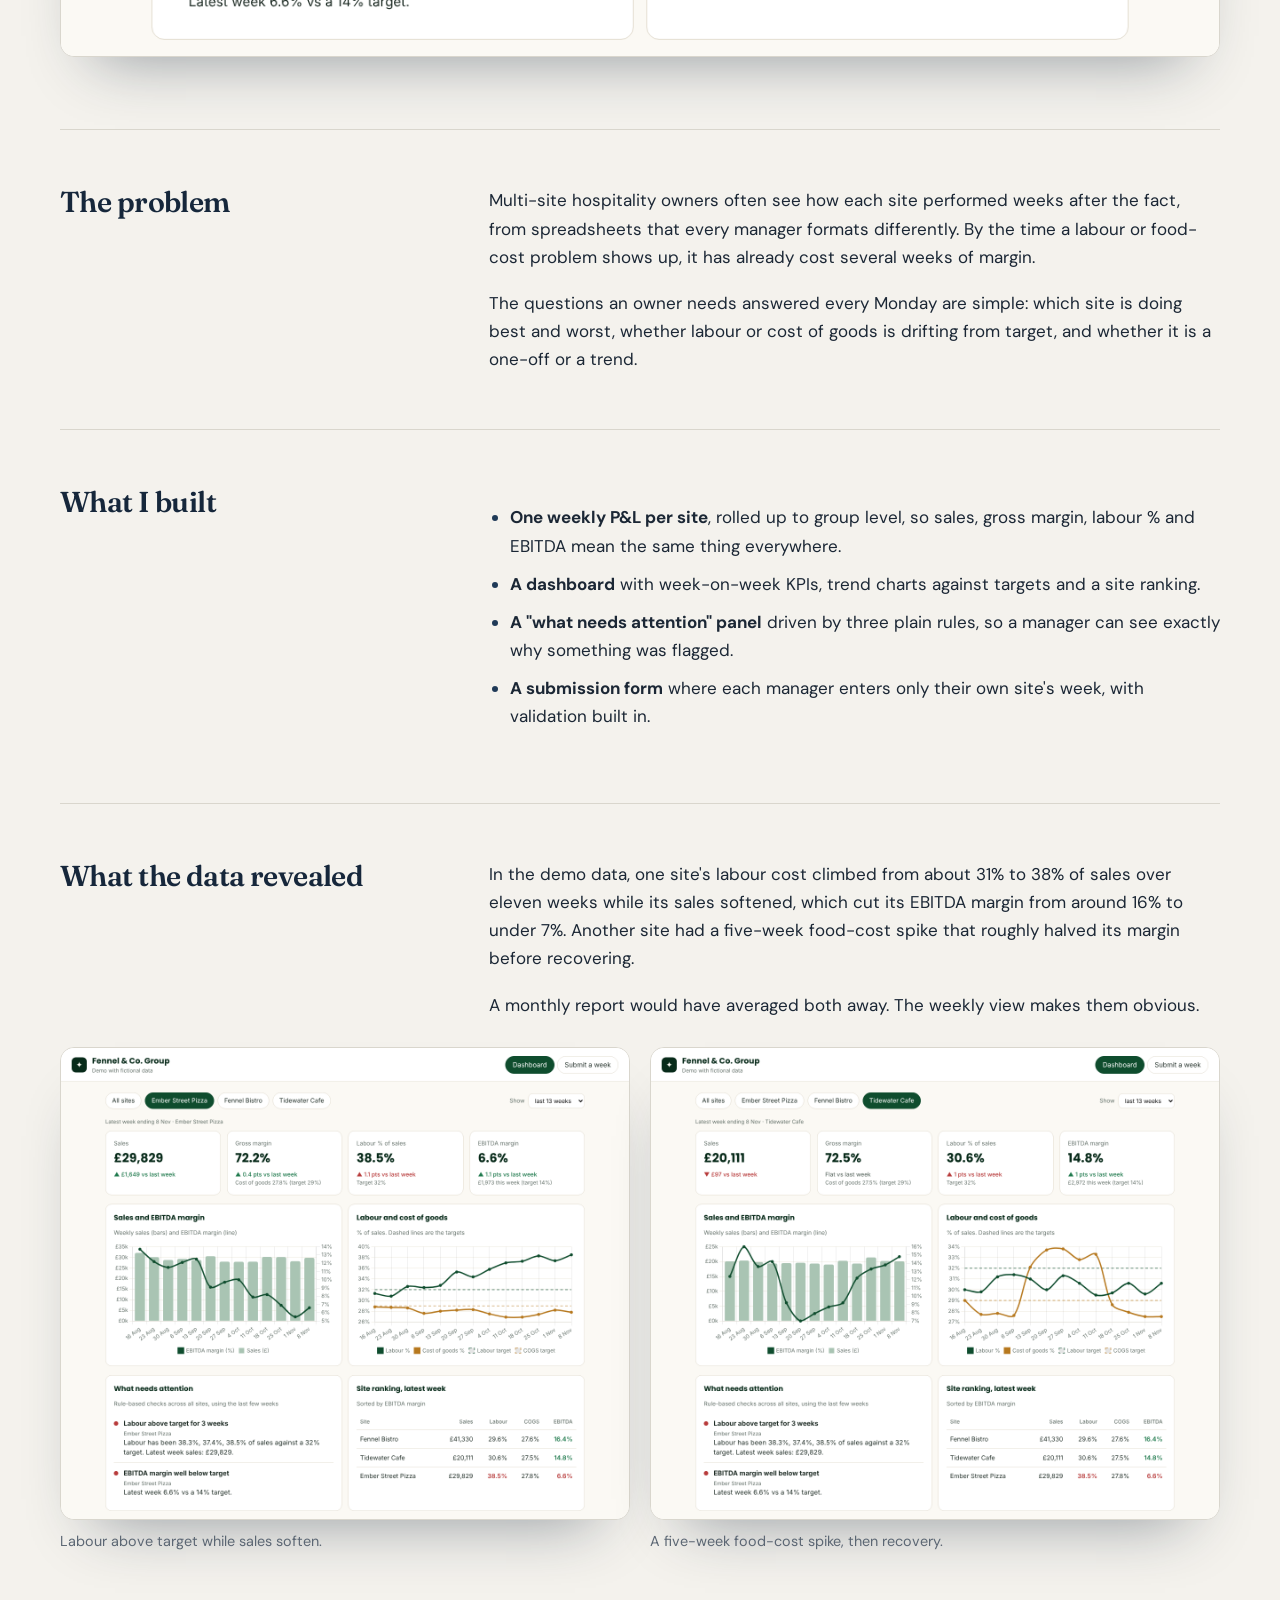
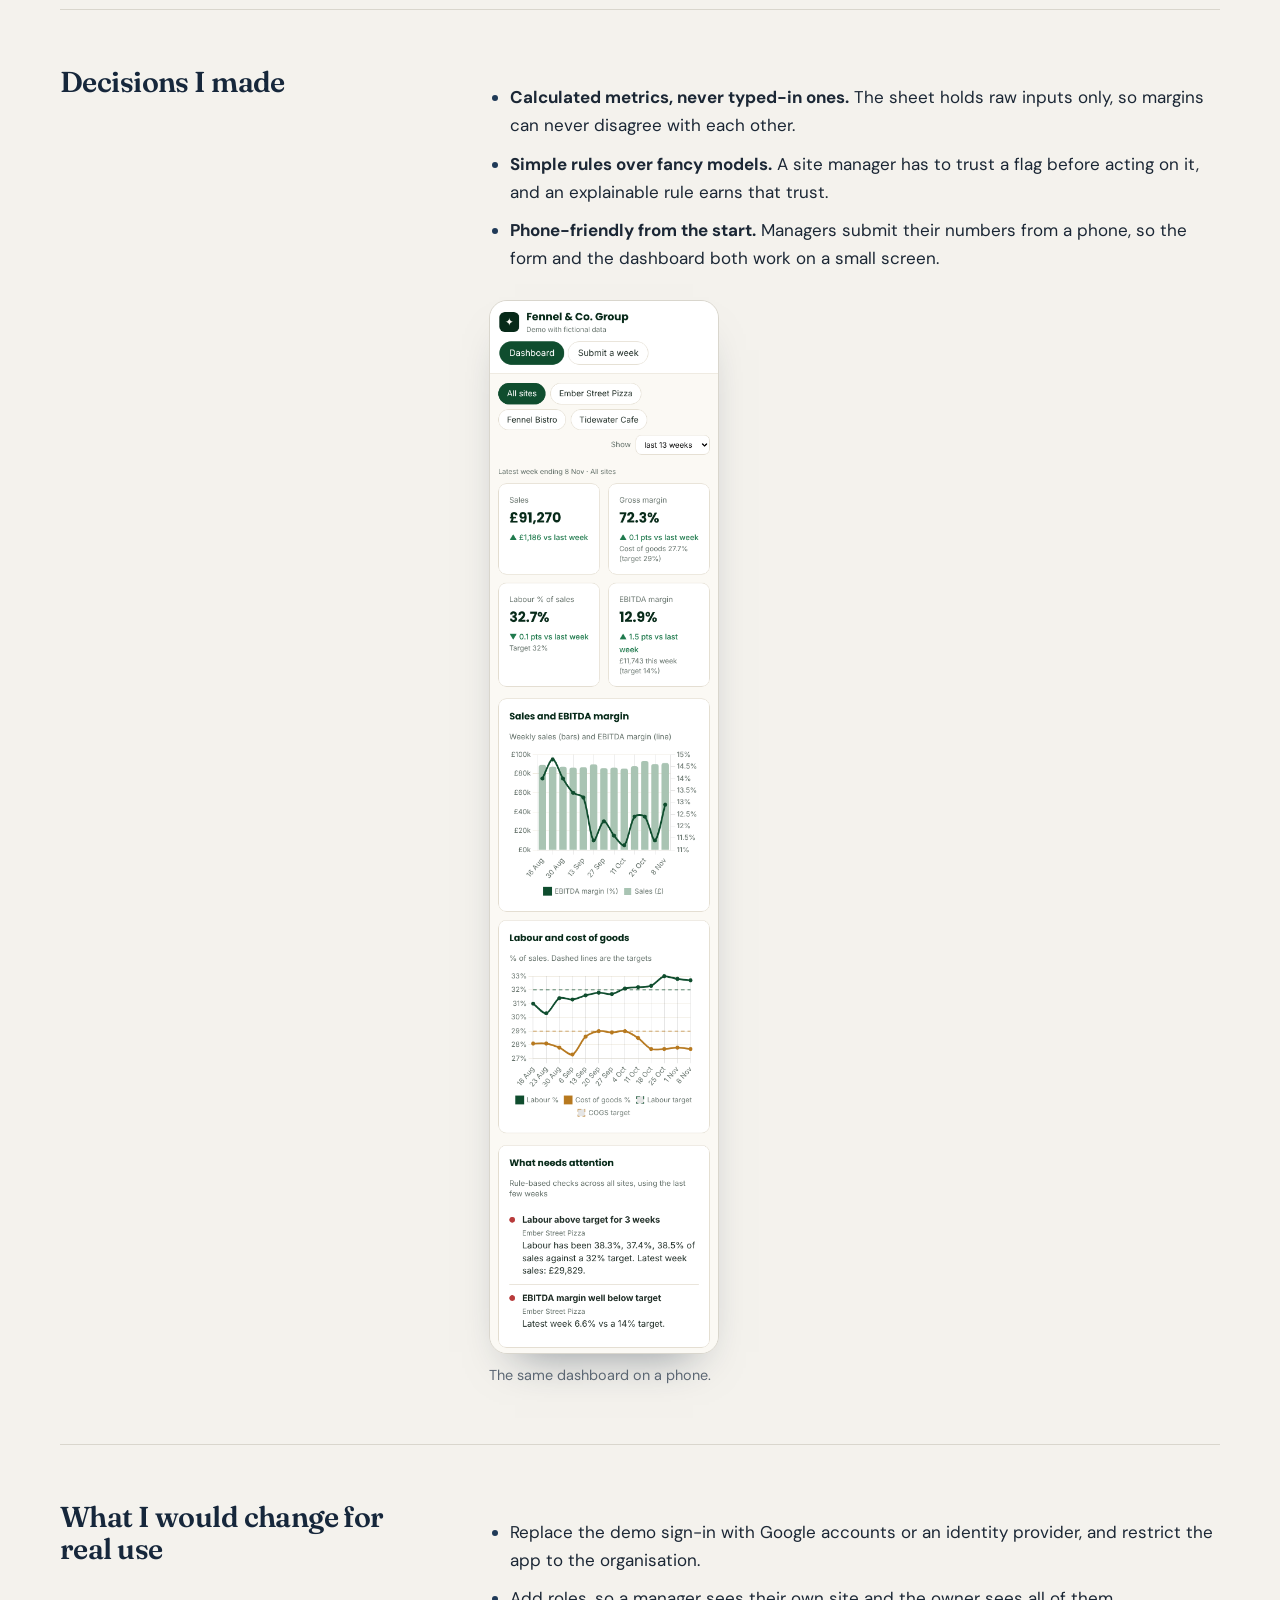
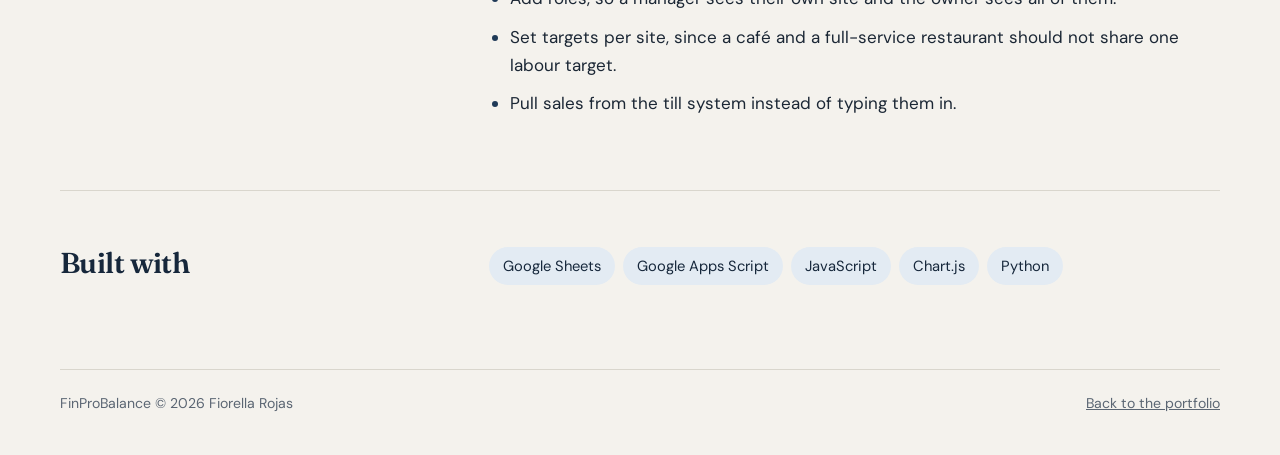
==== commit 4ca41482: "Add files via upload" ====
--- a/project-pnl-dashboard.html
+++ b/project-pnl-dashboard.html
@@ -9,10 +9,10 @@
   <meta property="og:description" content="Seeing margin problems while they are still small. Live demo and open code.">
   <meta property="og:type" content="article">
   <meta property="og:image" content="assets/overview.png">
-  <link rel="icon" href="data:image/svg+xml,%3Csvg xmlns='http://www.w3.org/2000/svg' viewBox='0 0 32 32'%3E%3Crect width='32' height='32' rx='8' fill='%23072a19'/%3E%3Cpath d='M16 5c.9 6.2 4.8 10.1 11 11-6.2.9-10.1 4.8-11 11-.9-6.2-4.8-10.1-11-11 6.2-.9 10.1-4.8 11-11z' fill='%23fbf9f4'/%3E%3C/svg%3E">
+  <link rel="icon" href="data:image/svg+xml,%3Csvg xmlns='http://www.w3.org/2000/svg' viewBox='0 0 32 32'%3E%3Crect width='32' height='32' rx='8' fill='%2316273b'/%3E%3Cpath d='M16 5c.9 6.2 4.8 10.1 11 11-6.2.9-10.1 4.8-11 11-.9-6.2-4.8-10.1-11-11 6.2-.9 10.1-4.8 11-11z' fill='%23f4f2ed'/%3E%3C/svg%3E">
   <link rel="preconnect" href="https://fonts.googleapis.com">
   <link rel="preconnect" href="https://fonts.gstatic.com" crossorigin>
-  <link href="https://fonts.googleapis.com/css2?family=Inter:wght@400;500&family=Poppins:wght@500;600&display=swap" rel="stylesheet">
+  <link href="https://fonts.googleapis.com/css2?family=DM+Sans:wght@400;500&family=Fraunces:ital,opsz,wght@0,9..144,500;0,9..144,600;1,9..144,400&display=swap" rel="stylesheet">
   <link rel="stylesheet" href="styles.css">
 </head>
 <body>
--- a/styles.css
+++ b/styles.css
@@ -1,16 +1,18 @@
-/* FinProBalance portfolio. Palette and type follow the brand: forest green, cream, Poppins + Inter. */
+/* Portfolio of Fiorella Rojas. Dusk blue, stone and golden hour, Fraunces + DM Sans. */
 
 :root {
-  --forest: #0f4d2e;
-  --forest-deep: #072a19;
-  --cream: #fbf9f4;
-  --sand: #efeae0;
-  --mist: #e8f1f6;
-  --ink: #17251e;
-  --muted: #586861;
-  --rule: #ddd6c8;
-  --rule-on-dark: rgba(251, 249, 244, 0.22);
+  --forest: #1f3a57;
+  --forest-deep: #16273b;
+  --cream: #f4f2ed;
+  --sand: #e6e2d9;
+  --mist: #e3ebf3;
+  --ink: #1b2735;
+  --muted: #5b6673;
+  --rule: #d9d6cd;
+  --rule-on-dark: rgba(244, 242, 237, 0.22);
   --flag: #b83b3b;
+  --sky: #2f6690;
+  --gold: #f0b94d;
   --measure: 62ch;
   --gutter: clamp(20px, 5vw, 56px);
 }
@@ -22,7 +24,7 @@
   margin: 0;
   background: var(--cream);
   color: var(--ink);
-  font-family: 'Inter', system-ui, -apple-system, 'Segoe UI', sans-serif;
+  font-family: 'DM Sans', system-ui, -apple-system, 'Segoe UI', sans-serif;
   font-size: 17px;
   line-height: 1.65;
   -webkit-font-smoothing: antialiased;
@@ -32,7 +34,7 @@
 a { color: inherit; }
 
 h1, h2, h3 {
-  font-family: 'Poppins', 'Inter', sans-serif;
+  font-family: 'Fraunces', Georgia, serif;
   font-weight: 600;
   color: var(--forest-deep);
   line-height: 1.12;
@@ -58,12 +60,12 @@
 /* ------------------------------------------------------------- nav -- */
 .nav {
   position: sticky; top: 0; z-index: 20;
-  background: rgba(251, 249, 244, 0.92);
+  background: rgba(244, 242, 237, 0.92);
   backdrop-filter: blur(10px);
   border-bottom: 1px solid var(--rule);
 }
 .nav-inner { display: flex; align-items: center; justify-content: space-between; gap: 16px; padding: 14px 0; }
-.brand { display: flex; align-items: center; gap: 12px; text-decoration: none; font-family: 'Poppins', sans-serif; font-weight: 500; font-size: 1.05rem; color: var(--forest-deep); }
+.brand { display: flex; align-items: center; gap: 12px; text-decoration: none; font-family: 'Fraunces', Georgia, serif; font-weight: 500; font-size: 1.05rem; color: var(--forest-deep); }
 .brand-mark { width: 34px; height: 34px; border-radius: 9px; background: var(--forest-deep); display: grid; place-items: center; }
 .brand-mark svg { width: 18px; height: 18px; fill: var(--cream); }
 .nav ul { list-style: none; display: flex; gap: clamp(14px, 3vw, 34px); margin: 0; padding: 0; }
@@ -73,7 +75,7 @@
 /* --------------------------------------------------------- buttons -- */
 .btn {
   display: inline-block; text-decoration: none; cursor: pointer;
-  font: 500 0.98rem/1 'Inter', sans-serif;
+  font: 500 0.98rem/1 'DM Sans', sans-serif;
   padding: 15px 24px; border-radius: 12px;
   background: var(--forest); color: var(--cream);
   border: 1.5px solid var(--forest);
@@ -91,7 +93,7 @@
 /* ----------------------------------------------------- browser frame -- */
 .frame {
   background: #fff; border: 1px solid var(--rule); border-radius: 14px; overflow: hidden;
-  box-shadow: 0 34px 60px -34px rgba(7, 42, 25, 0.45);
+  box-shadow: 0 34px 60px -34px rgba(22, 39, 59, 0.45);
 }
 .frame-bar { display: flex; gap: 6px; padding: 11px 14px; background: var(--sand); border-bottom: 1px solid var(--rule); }
 .frame-bar i { width: 9px; height: 9px; border-radius: 50%; background: #cfc8b8; display: block; }
@@ -108,11 +110,11 @@
   width: min(300px, 78%);
   background: var(--cream); border: 1px solid var(--rule); border-left: 5px solid var(--flag);
   border-radius: 10px; padding: 14px 16px;
-  box-shadow: 0 22px 40px -22px rgba(7, 42, 25, 0.5);
+  box-shadow: 0 22px 40px -22px rgba(22, 39, 59, 0.5);
   font-size: 0.9rem; line-height: 1.45;
   animation: flag-in .7s .5s cubic-bezier(.2, .7, .2, 1) both;
 }
-.flag b { display: block; font-family: 'Poppins', sans-serif; font-weight: 600; color: var(--forest-deep); font-size: 0.95rem; margin-bottom: 2px; }
+.flag b { display: block; font-family: 'Fraunces', Georgia, serif; font-weight: 600; color: var(--forest-deep); font-size: 0.95rem; margin-bottom: 2px; }
 @keyframes flag-in { from { opacity: 0; transform: translateY(14px); } to { opacity: 1; transform: none; } }
 
 /* ---------------------------------------------------- featured band -- */
@@ -120,12 +122,12 @@
 .band h2, .band h3 { color: var(--cream); }
 .band-grid { display: grid; grid-template-columns: minmax(0, 5fr) minmax(0, 6fr); gap: clamp(32px, 5vw, 72px); align-items: start; }
 .band-text > * + * { margin-top: 24px; }
-.band-text p { color: rgba(251, 249, 244, 0.86); max-width: 52ch; }
-.stat { font-family: 'Poppins', sans-serif; font-weight: 600; font-size: clamp(2.6rem, 6.4vw, 4.6rem); line-height: 1; letter-spacing: -0.04em; color: var(--cream); white-space: nowrap; }
+.band-text p { color: rgba(244, 242, 237, 0.86); max-width: 52ch; }
+.stat { font-family: 'Fraunces', Georgia, serif; font-weight: 600; font-size: clamp(2.6rem, 6.4vw, 4.6rem); line-height: 1; letter-spacing: -0.04em; color: var(--cream); white-space: nowrap; }
 .stat-note { border-top: 1px solid var(--rule-on-dark); padding-top: 14px; margin-top: 18px; font-size: 0.95rem; }
 .band-shots .frame { border-color: transparent; }
 .band .btn { padding: 14px 20px; }
-.fine { font-size: 0.88rem; color: rgba(251, 249, 244, 0.7); }
+.fine { font-size: 0.88rem; color: rgba(244, 242, 237, 0.7); }
 
 /* -------------------------------------------------------- project cards -- */
 .projects { display: grid; grid-template-columns: repeat(2, minmax(0, 1fr)); gap: 24px; }
@@ -135,8 +137,8 @@
 .card .tags { font-size: 0.88rem; color: var(--forest); font-weight: 500; margin: 0; }
 .card-lead { grid-column: 1 / -1; display: grid; grid-template-columns: minmax(0, 6fr) minmax(0, 5fr); gap: clamp(24px, 4vw, 56px); align-items: center; background: var(--forest-deep); border-color: var(--forest-deep); }
 .card-lead h3 { color: var(--cream); font-size: clamp(1.4rem, 2.6vw, 1.9rem); }
-.card-lead p { color: rgba(251, 249, 244, 0.86); }
-.card-lead .tags { color: #9fd3b5; }
+.card-lead p { color: rgba(244, 242, 237, 0.86); }
+.card-lead .tags { color: var(--gold); }
 .card-lead .actions { margin-top: 22px; }
 .card-lead .btn { background: var(--cream); color: var(--forest-deep); border-color: var(--cream); padding: 13px 18px; }
 .card-lead .btn.ghost { background: transparent; color: var(--cream); }
@@ -163,7 +165,7 @@
 .about-aside { background: var(--mist); border-radius: 18px; padding: clamp(22px, 3vw, 34px); }
 .about-aside h3 { margin-bottom: 14px; }
 .about-aside ul { list-style: none; margin: 0; padding: 0; }
-.about-aside li { padding: 12px 0; border-top: 1px solid rgba(15, 77, 46, 0.18); font-size: 0.98rem; }
+.about-aside li { padding: 12px 0; border-top: 1px solid rgba(31, 58, 87, 0.18); font-size: 0.98rem; }
 .about-aside li:first-child { border-top: 0; padding-top: 0; }
 
 .contact { background: var(--sand); }
@@ -194,7 +196,7 @@
 .pair figcaption { font-size: 0.9rem; color: var(--muted); margin-top: 10px; }
 .pair figure { margin: 0; }
 .phone-shot { margin: 28px 0 0; max-width: 230px; }
-.phone-shot img { border-radius: 18px; border: 1px solid var(--rule); box-shadow: 0 24px 44px -26px rgba(7, 42, 25, 0.5); }
+.phone-shot img { border-radius: 18px; border: 1px solid var(--rule); box-shadow: 0 24px 44px -26px rgba(22, 39, 59, 0.5); }
 .phone-shot figcaption { font-size: 0.9rem; color: var(--muted); margin-top: 10px; }
 .chips { display: flex; flex-wrap: wrap; gap: 8px; list-style: none; padding: 0 !important; margin: 0; }
 .chips li { background: var(--mist); color: var(--forest-deep); padding: 7px 14px; border-radius: 999px; font-size: 0.92rem; margin: 0 !important; }
@@ -223,3 +225,20 @@
 }
 
 .portrait { width: 100%; aspect-ratio: 1 / 1; object-fit: cover; border-radius: 14px; margin-bottom: 22px; }
+
+/* ------------------------------------------------ personal refresh -- */
+h1 { font-size: clamp(2.8rem, 6.6vw, 5.1rem); line-height: 1; letter-spacing: -0.03em; }
+h1 em { display: block; font-style: italic; font-weight: 400; color: var(--sky); font-size: 0.6em; letter-spacing: -0.02em; margin-top: 14px; }
+.hero-grid { grid-template-columns: minmax(0, 7fr) minmax(0, 5fr); }
+.hero-text .lede { max-width: 46ch; }
+.hero-photo { margin: 0; justify-self: center; width: min(100%, 400px); }
+.hero-photo img { width: 100%; aspect-ratio: 4 / 5; object-fit: cover; object-position: center top; border-radius: 22px; box-shadow: 0 30px 50px -30px rgba(22, 39, 59, 0.45); }
+.btn { border-radius: 999px; }
+.about-band { background: var(--forest-deep); color: var(--cream); }
+.about-band h2 { color: var(--cream); }
+.about-band .prose p { color: rgba(244, 242, 237, 0.88); }
+.about-band .prose .quote { font-family: 'Fraunces', Georgia, serif; font-style: italic; font-weight: 400; font-size: clamp(1.6rem, 3vw, 2.15rem); line-height: 1.22; color: var(--gold); max-width: 22ch; margin-bottom: 0.6em; }
+@media (max-width: 860px) { .hero-photo { width: min(100%, 360px); justify-self: start; } }
+.about-band .about-aside { color: var(--ink); }
+.about-band .about-aside h3 { color: var(--forest-deep); }
+.about-band .prose .quote { max-width: 28ch; }
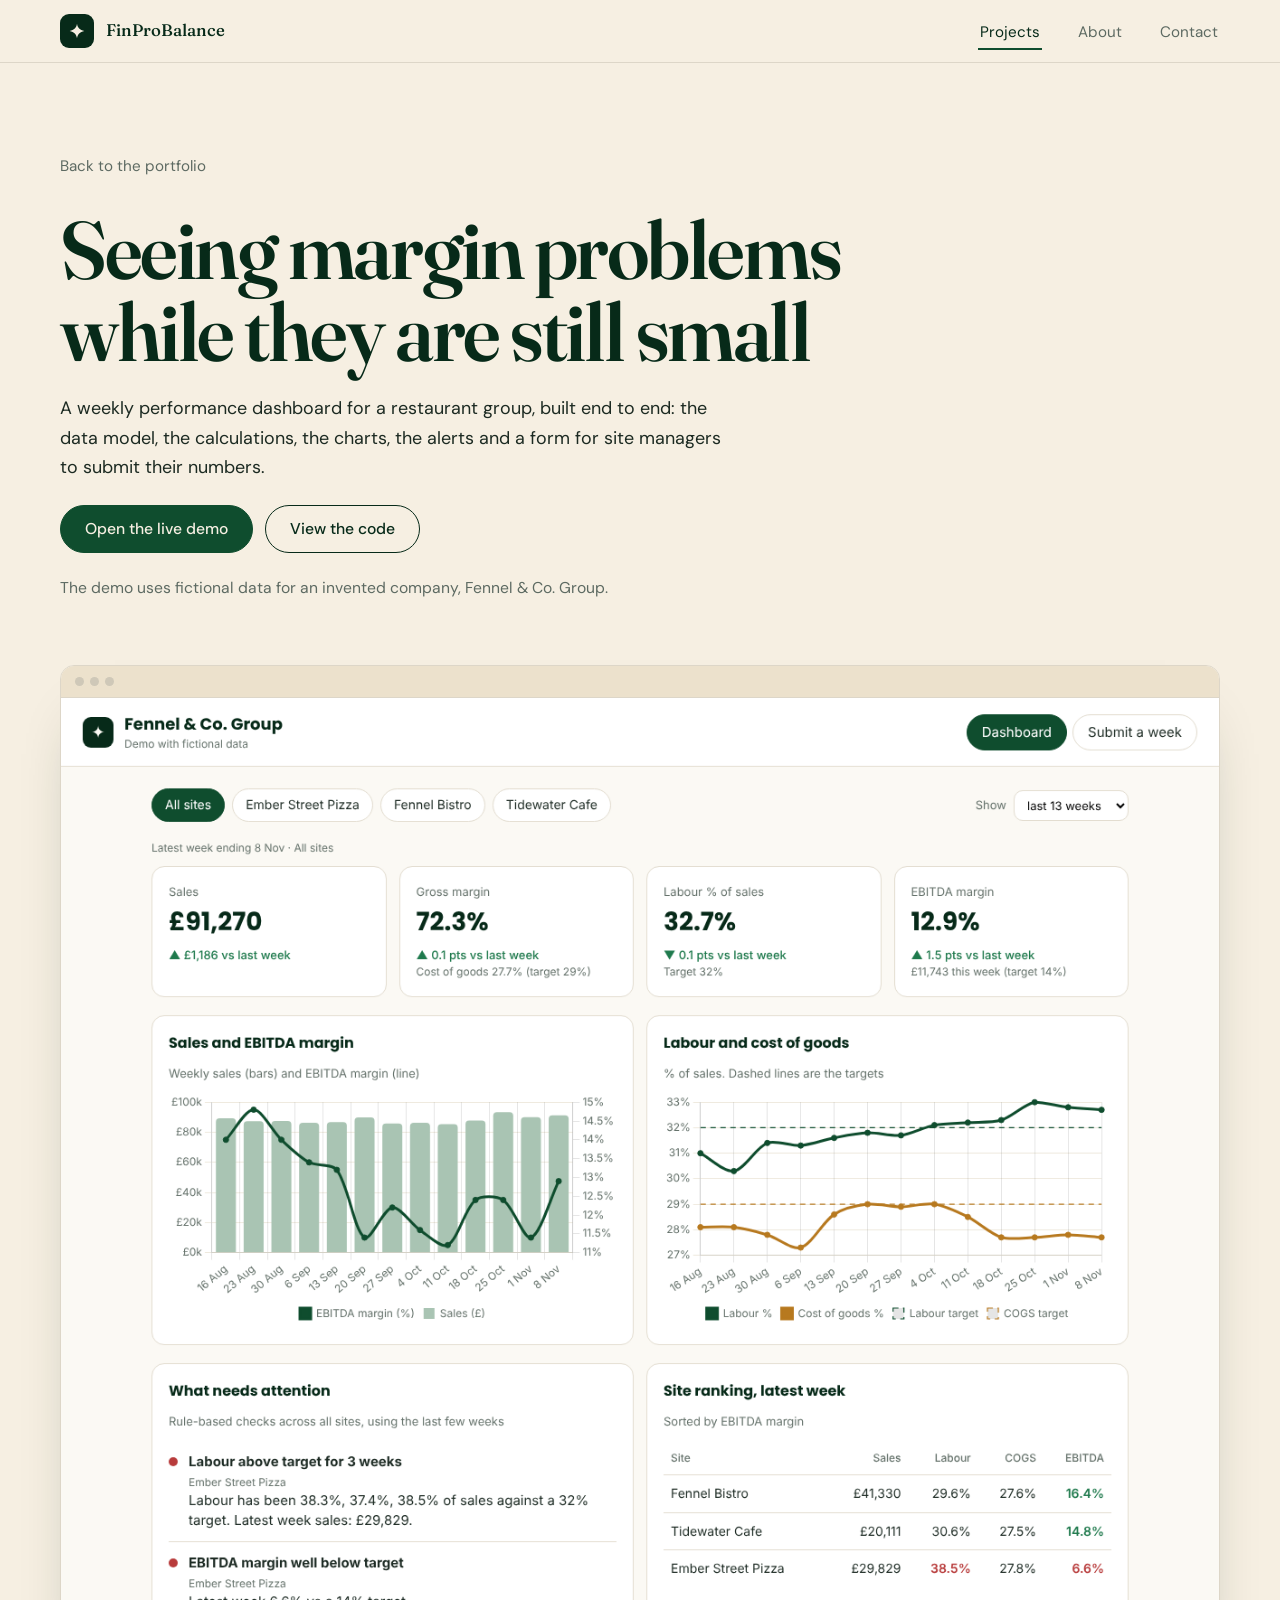
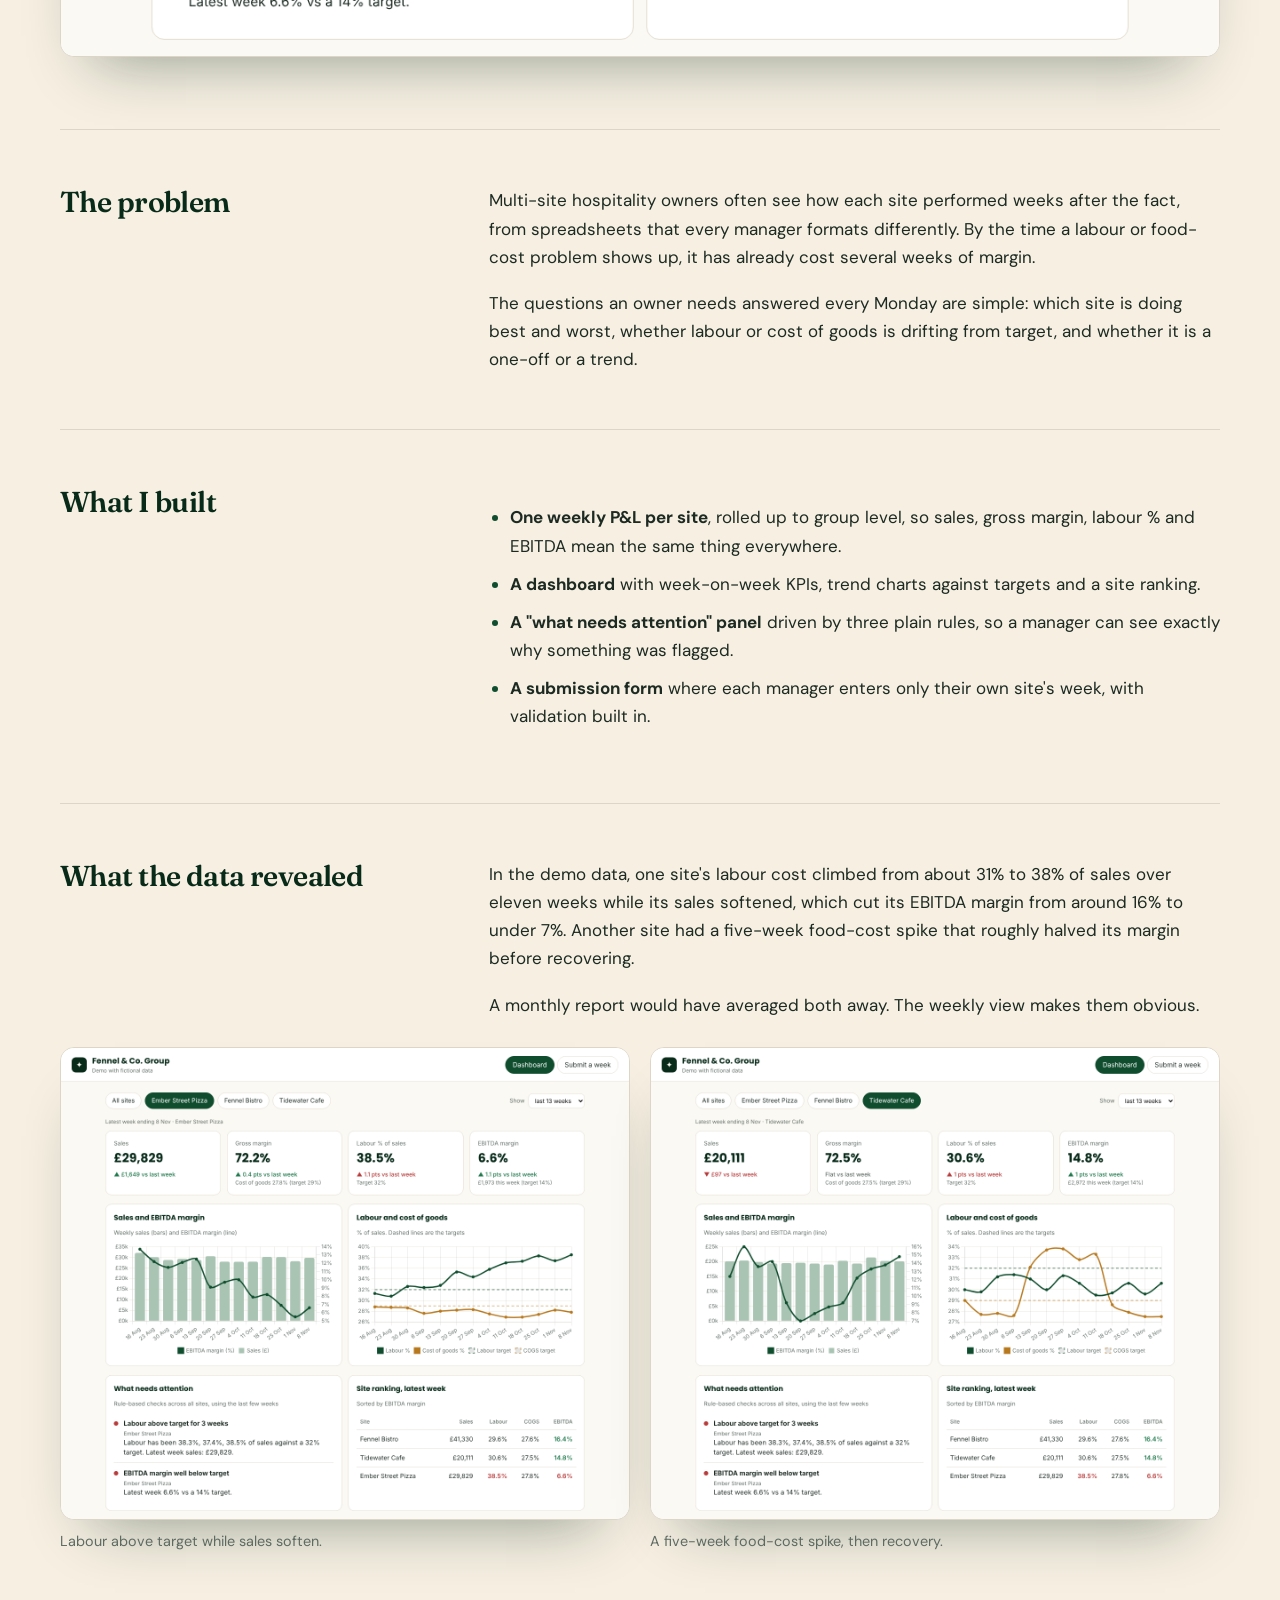
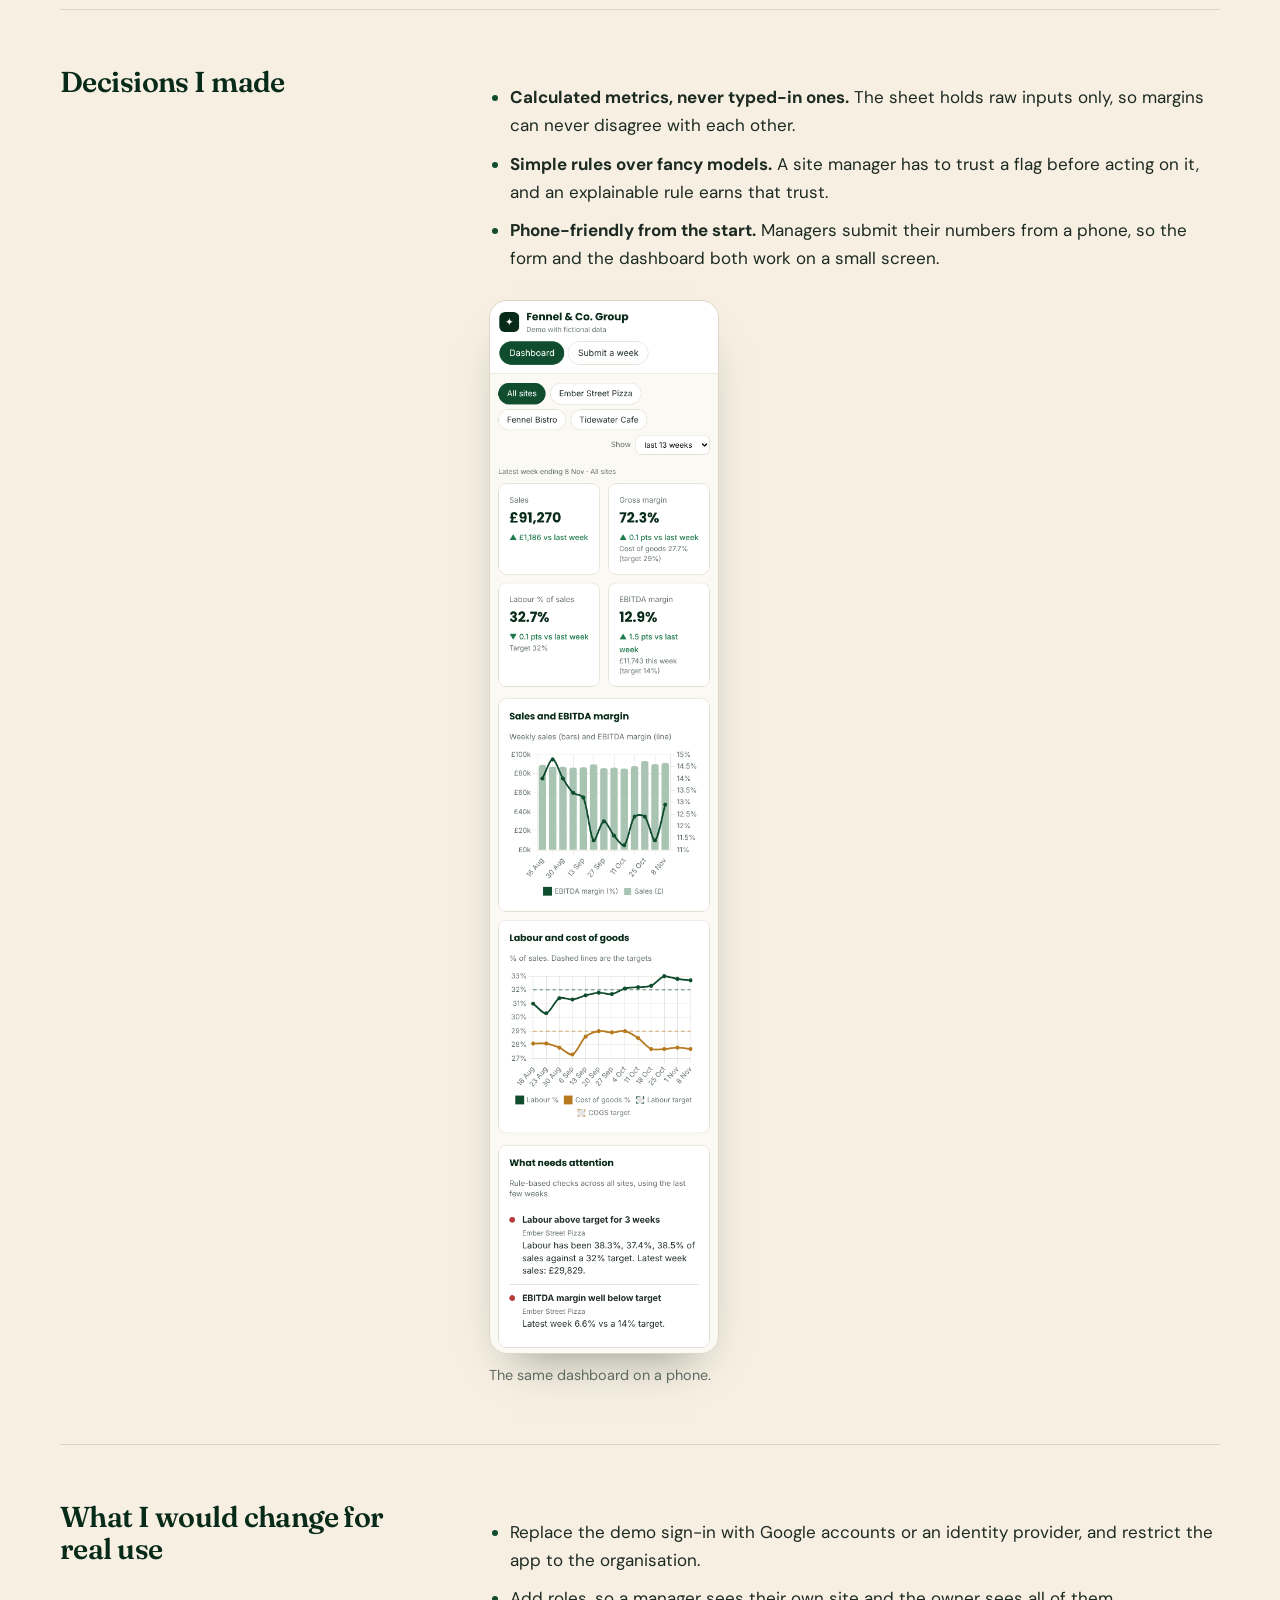
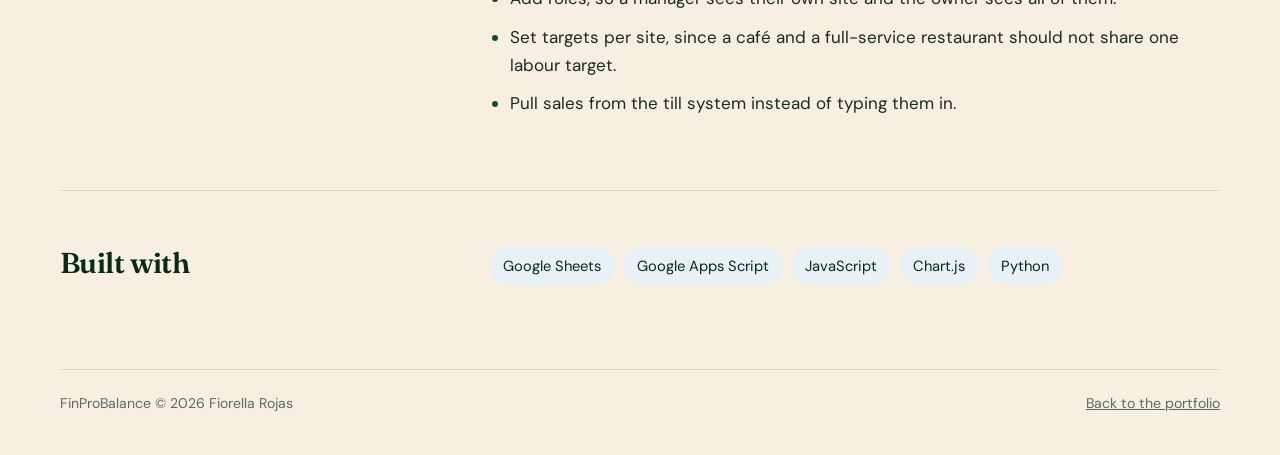
==== commit 11c007b7: "Add files via upload" ====
--- a/project-pnl-dashboard.html
+++ b/project-pnl-dashboard.html
@@ -9,7 +9,7 @@
   <meta property="og:description" content="Seeing margin problems while they are still small. Live demo and open code.">
   <meta property="og:type" content="article">
   <meta property="og:image" content="assets/overview.png">
-  <link rel="icon" href="data:image/svg+xml,%3Csvg xmlns='http://www.w3.org/2000/svg' viewBox='0 0 32 32'%3E%3Crect width='32' height='32' rx='8' fill='%2316273b'/%3E%3Cpath d='M16 5c.9 6.2 4.8 10.1 11 11-6.2.9-10.1 4.8-11 11-.9-6.2-4.8-10.1-11-11 6.2-.9 10.1-4.8 11-11z' fill='%23f4f2ed'/%3E%3C/svg%3E">
+  <link rel="icon" href="data:image/svg+xml,%3Csvg xmlns='http://www.w3.org/2000/svg' viewBox='0 0 32 32'%3E%3Crect width='32' height='32' rx='8' fill='%23072a19'/%3E%3Cpath d='M16 5c.9 6.2 4.8 10.1 11 11-6.2.9-10.1 4.8-11 11-.9-6.2-4.8-10.1-11-11 6.2-.9 10.1-4.8 11-11z' fill='%23f6efe2'/%3E%3C/svg%3E">
   <link rel="preconnect" href="https://fonts.googleapis.com">
   <link rel="preconnect" href="https://fonts.gstatic.com" crossorigin>
   <link href="https://fonts.googleapis.com/css2?family=DM+Sans:wght@400;500&family=Fraunces:ital,opsz,wght@0,9..144,500;0,9..144,600;1,9..144,400&display=swap" rel="stylesheet">
--- a/styles.css
+++ b/styles.css
@@ -1,17 +1,17 @@
-/* Portfolio of Fiorella Rojas. Dusk blue, stone and golden hour, Fraunces + DM Sans. */
+/* Portfolio of Fiorella Rojas. Forest green, oat and golden hour, Fraunces + DM Sans. */
 
 :root {
-  --forest: #1f3a57;
-  --forest-deep: #16273b;
-  --cream: #f4f2ed;
-  --sand: #e6e2d9;
-  --mist: #e3ebf3;
-  --ink: #1b2735;
-  --muted: #5b6673;
-  --rule: #d9d6cd;
-  --rule-on-dark: rgba(244, 242, 237, 0.22);
+  --forest: #0f4d2e;
+  --forest-deep: #072a19;
+  --cream: #f6efe2;
+  --sand: #ece1cc;
+  --mist: #e8f1f6;
+  --ink: #1c2a22;
+  --muted: #5d6a62;
+  --rule: #ddd6c8;
+  --rule-on-dark: rgba(246, 239, 226, 0.22);
   --flag: #b83b3b;
-  --sky: #2f6690;
+  --sky: #b83b3b;
   --gold: #f0b94d;
   --measure: 62ch;
   --gutter: clamp(20px, 5vw, 56px);
@@ -60,7 +60,7 @@
 /* ------------------------------------------------------------- nav -- */
 .nav {
   position: sticky; top: 0; z-index: 20;
-  background: rgba(244, 242, 237, 0.92);
+  background: rgba(246, 239, 226, 0.92);
   backdrop-filter: blur(10px);
   border-bottom: 1px solid var(--rule);
 }
@@ -93,7 +93,7 @@
 /* ----------------------------------------------------- browser frame -- */
 .frame {
   background: #fff; border: 1px solid var(--rule); border-radius: 14px; overflow: hidden;
-  box-shadow: 0 34px 60px -34px rgba(22, 39, 59, 0.45);
+  box-shadow: 0 34px 60px -34px rgba(7, 42, 25, 0.45);
 }
 .frame-bar { display: flex; gap: 6px; padding: 11px 14px; background: var(--sand); border-bottom: 1px solid var(--rule); }
 .frame-bar i { width: 9px; height: 9px; border-radius: 50%; background: #cfc8b8; display: block; }
@@ -110,7 +110,7 @@
   width: min(300px, 78%);
   background: var(--cream); border: 1px solid var(--rule); border-left: 5px solid var(--flag);
   border-radius: 10px; padding: 14px 16px;
-  box-shadow: 0 22px 40px -22px rgba(22, 39, 59, 0.5);
+  box-shadow: 0 22px 40px -22px rgba(7, 42, 25, 0.5);
   font-size: 0.9rem; line-height: 1.45;
   animation: flag-in .7s .5s cubic-bezier(.2, .7, .2, 1) both;
 }
@@ -122,12 +122,12 @@
 .band h2, .band h3 { color: var(--cream); }
 .band-grid { display: grid; grid-template-columns: minmax(0, 5fr) minmax(0, 6fr); gap: clamp(32px, 5vw, 72px); align-items: start; }
 .band-text > * + * { margin-top: 24px; }
-.band-text p { color: rgba(244, 242, 237, 0.86); max-width: 52ch; }
+.band-text p { color: rgba(246, 239, 226, 0.86); max-width: 52ch; }
 .stat { font-family: 'Fraunces', Georgia, serif; font-weight: 600; font-size: clamp(2.6rem, 6.4vw, 4.6rem); line-height: 1; letter-spacing: -0.04em; color: var(--cream); white-space: nowrap; }
 .stat-note { border-top: 1px solid var(--rule-on-dark); padding-top: 14px; margin-top: 18px; font-size: 0.95rem; }
 .band-shots .frame { border-color: transparent; }
 .band .btn { padding: 14px 20px; }
-.fine { font-size: 0.88rem; color: rgba(244, 242, 237, 0.7); }
+.fine { font-size: 0.88rem; color: rgba(246, 239, 226, 0.7); }
 
 /* -------------------------------------------------------- project cards -- */
 .projects { display: grid; grid-template-columns: repeat(2, minmax(0, 1fr)); gap: 24px; }
@@ -137,7 +137,7 @@
 .card .tags { font-size: 0.88rem; color: var(--forest); font-weight: 500; margin: 0; }
 .card-lead { grid-column: 1 / -1; display: grid; grid-template-columns: minmax(0, 6fr) minmax(0, 5fr); gap: clamp(24px, 4vw, 56px); align-items: center; background: var(--forest-deep); border-color: var(--forest-deep); }
 .card-lead h3 { color: var(--cream); font-size: clamp(1.4rem, 2.6vw, 1.9rem); }
-.card-lead p { color: rgba(244, 242, 237, 0.86); }
+.card-lead p { color: rgba(246, 239, 226, 0.86); }
 .card-lead .tags { color: var(--gold); }
 .card-lead .actions { margin-top: 22px; }
 .card-lead .btn { background: var(--cream); color: var(--forest-deep); border-color: var(--cream); padding: 13px 18px; }
@@ -165,7 +165,7 @@
 .about-aside { background: var(--mist); border-radius: 18px; padding: clamp(22px, 3vw, 34px); }
 .about-aside h3 { margin-bottom: 14px; }
 .about-aside ul { list-style: none; margin: 0; padding: 0; }
-.about-aside li { padding: 12px 0; border-top: 1px solid rgba(31, 58, 87, 0.18); font-size: 0.98rem; }
+.about-aside li { padding: 12px 0; border-top: 1px solid rgba(15, 77, 46, 0.18); font-size: 0.98rem; }
 .about-aside li:first-child { border-top: 0; padding-top: 0; }
 
 .contact { background: var(--sand); }
@@ -196,7 +196,7 @@
 .pair figcaption { font-size: 0.9rem; color: var(--muted); margin-top: 10px; }
 .pair figure { margin: 0; }
 .phone-shot { margin: 28px 0 0; max-width: 230px; }
-.phone-shot img { border-radius: 18px; border: 1px solid var(--rule); box-shadow: 0 24px 44px -26px rgba(22, 39, 59, 0.5); }
+.phone-shot img { border-radius: 18px; border: 1px solid var(--rule); box-shadow: 0 24px 44px -26px rgba(7, 42, 25, 0.5); }
 .phone-shot figcaption { font-size: 0.9rem; color: var(--muted); margin-top: 10px; }
 .chips { display: flex; flex-wrap: wrap; gap: 8px; list-style: none; padding: 0 !important; margin: 0; }
 .chips li { background: var(--mist); color: var(--forest-deep); padding: 7px 14px; border-radius: 999px; font-size: 0.92rem; margin: 0 !important; }
@@ -232,11 +232,11 @@
 .hero-grid { grid-template-columns: minmax(0, 7fr) minmax(0, 5fr); }
 .hero-text .lede { max-width: 46ch; }
 .hero-photo { margin: 0; justify-self: center; width: min(100%, 400px); }
-.hero-photo img { width: 100%; aspect-ratio: 4 / 5; object-fit: cover; object-position: center top; border-radius: 22px; box-shadow: 0 30px 50px -30px rgba(22, 39, 59, 0.45); }
+.hero-photo img { width: 100%; aspect-ratio: 4 / 5; object-fit: cover; object-position: center top; border-radius: 22px; box-shadow: 0 30px 50px -30px rgba(7, 42, 25, 0.45); }
 .btn { border-radius: 999px; }
 .about-band { background: var(--forest-deep); color: var(--cream); }
 .about-band h2 { color: var(--cream); }
-.about-band .prose p { color: rgba(244, 242, 237, 0.88); }
+.about-band .prose p { color: rgba(246, 239, 226, 0.88); }
 .about-band .prose .quote { font-family: 'Fraunces', Georgia, serif; font-style: italic; font-weight: 400; font-size: clamp(1.6rem, 3vw, 2.15rem); line-height: 1.22; color: var(--gold); max-width: 22ch; margin-bottom: 0.6em; }
 @media (max-width: 860px) { .hero-photo { width: min(100%, 360px); justify-self: start; } }
 .about-band .about-aside { color: var(--ink); }
